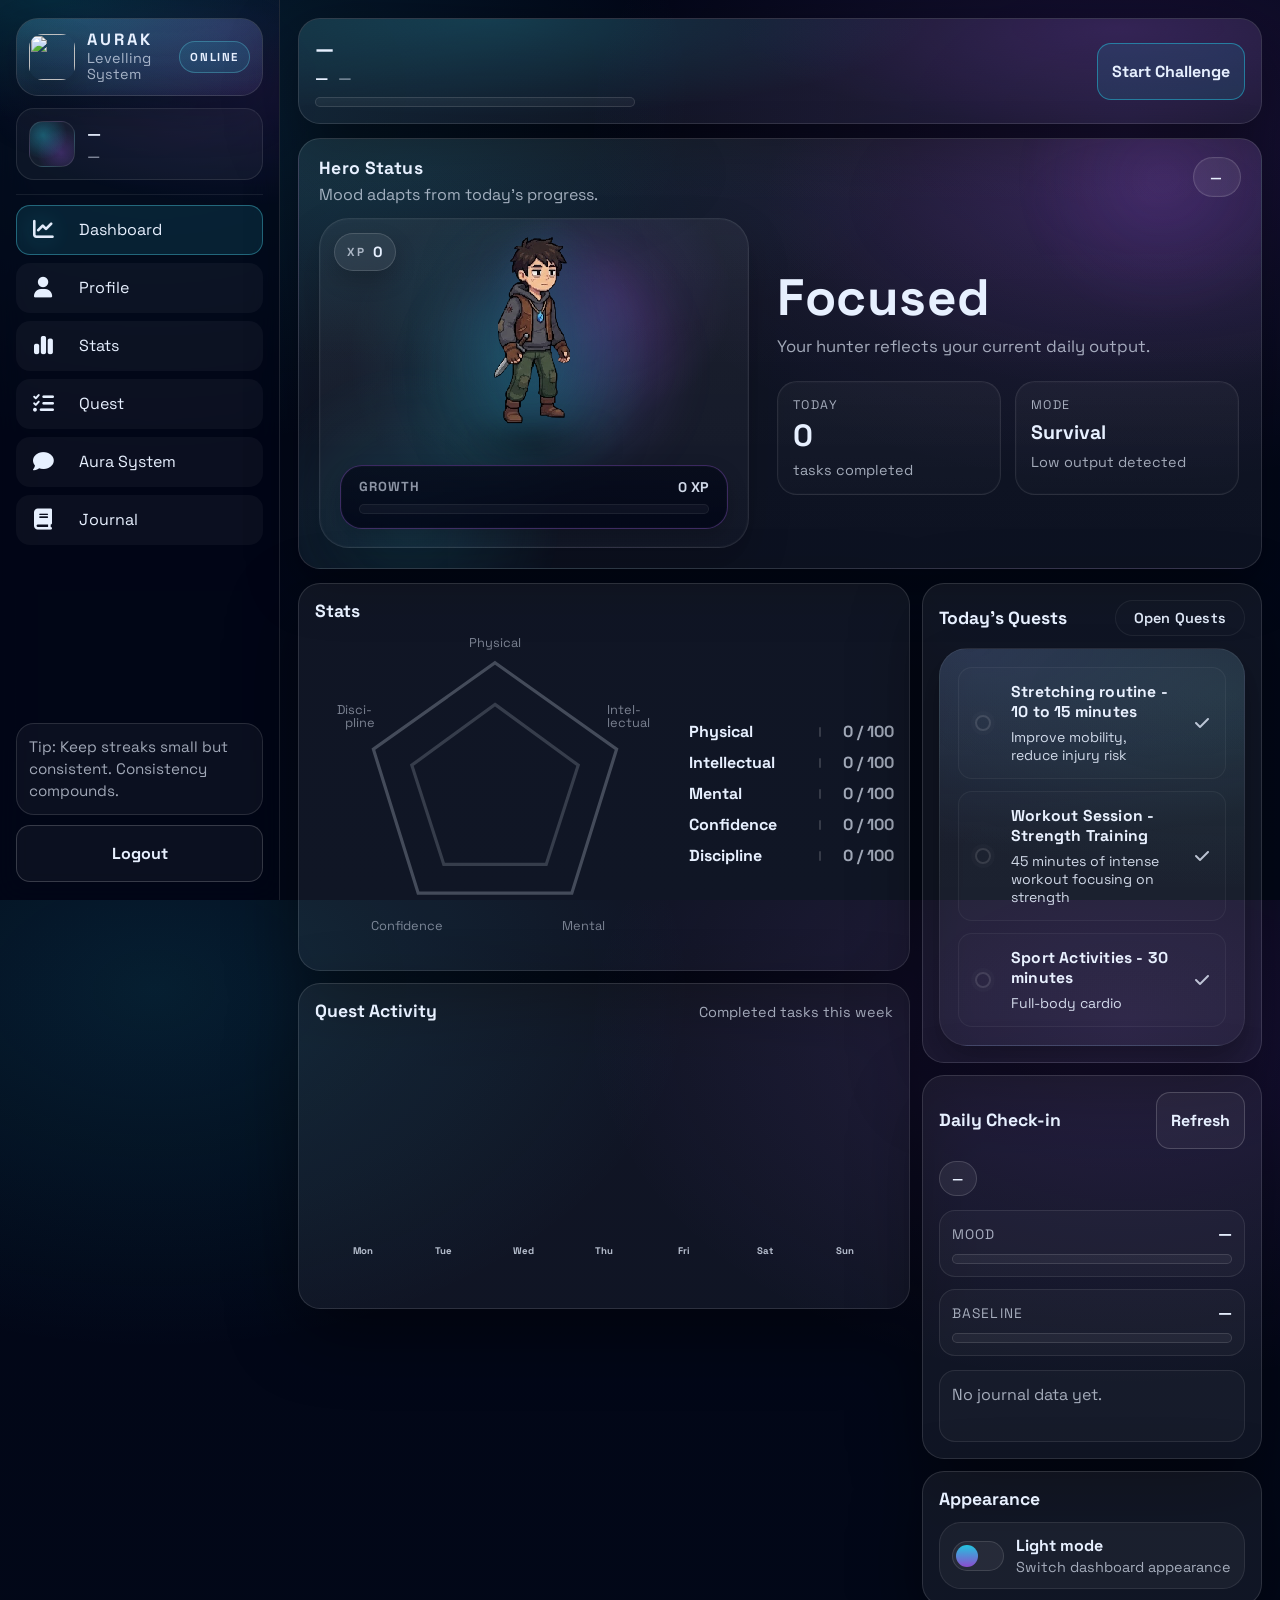
==== dashboard.html @ 37f31b0e "character fix" ====
<!doctype html>
<html lang="en">
  <head>
    <meta charset="UTF-8" />
    <meta name="viewport" content="width=device-width, initial-scale=1.0" />
    <title>AuraK Levelling — Dashboard</title>

    <link
      rel="stylesheet"
      href="https://cdnjs.cloudflare.com/ajax/libs/font-awesome/6.5.2/css/all.min.css"
    />
    <link
      href="https://fonts.googleapis.com/css2?family=Space+Grotesk:wght@400;500;600;700&display=swap"
      rel="stylesheet"
    />
    <link rel="stylesheet" href="dashboard.css" />

    <script>
      (() => {
        try {
          if (localStorage.getItem("aurak_theme") === "light") {
            const r = document.documentElement.style;
            r.setProperty("--bg", "#f6f8ff");
            r.setProperty("--bg2", "#eef2ff");
            r.setProperty("--card", "rgba(2, 6, 23, 0.05)");
            r.setProperty("--card2", "rgba(2, 6, 23, 0.08)");
            r.setProperty("--stroke", "rgba(2, 6, 23, 0.12)");
            r.setProperty("--stroke2", "rgba(2, 6, 23, 0.18)");
            r.setProperty("--text", "#081022");
            r.setProperty("--muted", "rgba(8, 16, 34, 0.62)");
            r.setProperty("--aquaSoft", "rgba(34, 211, 238, 0.1)");
            r.setProperty("--violetSoft", "rgba(168, 85, 247, 0.1)");
            r.setProperty("--shadow", "0 18px 50px rgba(2, 6, 23, 0.1)");
            r.setProperty("--shadow2", "0 24px 70px rgba(2, 6, 23, 0.14)");
          }
        } catch (e) {}
      })();
    </script>

    <link
      rel="icon"
      type="image/png"
      href="https://api.sherbert.cimpress.io/v2/assets/re9hUY37Gzuv1nIqI83XS~200?signature=0aea1d3748e733558e0db947596d340cc66d53ae"
    />
  </head>

  <body>
    <main class="dashboard-screen" aria-label="AuraK Dashboard">
      <aside class="sidebar" aria-label="AuraK Sidebar">
        <div class="sidebar-top">
          <a
            class="brand brand-link"
            href="dashboard.html"
            aria-label="Go to Dashboard"
          >
            <span class="brand-glow" aria-hidden="true"></span>

            <span class="brand-logoWrap" aria-hidden="true">
              <img
                class="brand-logo"
                src="https://api.sherbert.cimpress.io/v2/assets/re9hUY37Gzuv1nIqI83XS~200?signature=0aea1d3748e733558e0db947596d340cc66d53ae"
                alt=""
                width="46"
                height="46"
              />
            </span>

            <span class="brand-text">
              <span class="brand-name">AURAK</span>
              <span class="brand-sub">Levelling System</span>
            </span>

            <span class="brand-chip" aria-hidden="true">ONLINE</span>
          </a>

          <div class="side-card side-card-top" aria-label="Account Card">
            <div class="side-avatar" aria-hidden="true"></div>
            <div class="side-meta">
              <div class="side-user" id="sideUser">—</div>
              <div class="side-sub" id="sideSub">—</div>
            </div>
          </div>

          <nav class="side-nav" aria-label="Sidebar Navigation">
            <a class="side-link active" href="dashboard.html">
              <i class="fa fa-chart-line side-fa"></i>
              Dashboard
            </a>

            <a class="side-link" href="profile.html">
              <i class="fa fa-user side-fa"></i>
              Profile
            </a>

            <a class="side-link" href="info.html">
              <i class="fa-solid fa-chart-simple side-fa"></i>
              Stats
            </a>

            <a class="side-link" href="quests.html">
              <i class="fa-solid fa-list-check"></i>
              Quest
            </a>

            <a class="side-link" href="aura.html">
              <i class="fa-solid fa-comment"></i>
              Aura System
            </a>

            <a class="side-link" href="journal.html">
              <i class="fa-solid fa-book"></i>
              Journal
            </a>
          </nav>
        </div>

        <div class="sidebar-bottom">
          <p class="sidebar-tip">
            Tip: Keep streaks small but consistent. Consistency compounds.
          </p>

          <a class="btn-logout" href="login.html">Logout</a>
        </div>
      </aside>

      <section class="main" aria-label="Dashboard Main">
        <header class="topbar" aria-label="Top Bar">
          <div class="top-left" aria-label="Profile & XP">
            <div class="profile-name" id="dashName">—</div>

            <div class="profile-xp">
              <span class="profile-level" id="dashLevel">—</span>
              <span class="profile-xptext" id="dashXpText">—</span>
            </div>

            <div class="xpbar" aria-label="XP Progress">
              <div class="xpbar-bg">
                <div class="xpbar-fill" id="dashXpFill" style="width: 0%"></div>
              </div>
            </div>
          </div>

          <div class="top-actions" aria-label="Actions">
            <a class="btn primary" href="quests.html">Start Challenge</a>
          </div>
        </header>

        <section class="wide-stats" aria-label="Hero Status Row">
          <article
            class="wide-tile hunter-tile"
            aria-label="Hero Status Panel"
            id="hunterTile"
          >
            <div class="hunter-bg hunter-bg-aqua" aria-hidden="true"></div>
            <div class="hunter-bg hunter-bg-violet" aria-hidden="true"></div>

            <div class="hunter-head">
              <div class="hunter-title-wrap">
                <div class="tile-k">Hero Status</div>
                <div class="hunter-subline" id="hunterSubline">
                  Mood adapts from today’s progress.
                </div>
              </div>

              <span class="hunter-pill" id="hunterMoodPill">—</span>
            </div>

            <div class="hunter-body">
              <div class="hunter-visual">
                <div class="hunter-figure-shell" aria-hidden="true">
                  <div class="hunter-figure-glow"></div>
                  <div class="hunter-figure-floor"></div>

                  <div class="hunter-xp-chip">
                    <span class="hunter-xp-chip-k">XP</span>
                    <span class="hunter-xp-chip-v" id="hunterXpValue">0</span>
                  </div>

                  <img
                    class="hunter-figure"
                    id="hunterFigure"
                    src="Unknown.png"
                    alt=""
                  />

                  <div class="hunter-xp-inline">
                    <div class="hunter-xp-inline-top">
                      <span class="hunter-xp-inline-label">Growth</span>
                      <span class="hunter-xp-inline-value" id="hunterXpMiniText"
                        >0 XP</span
                      >
                    </div>
                    <div class="hunter-xp-inline-bar">
                      <span
                        class="hunter-xp-inline-fill"
                        id="hunterXpMiniFill"
                      ></span>
                    </div>
                  </div>
                </div>
              </div>

              <div class="hunter-meta">
                <div class="hunter-mood" id="hunterMood">Focused</div>
                <div class="hunter-desc" id="hunterDesc">
                  Your hunter reflects your current daily output.
                </div>

                <div class="hunter-scoreline">
                  <div class="hunter-score">
                    <span class="hunter-score-k">Today</span>
                    <span class="hunter-score-v" id="hunterTasksDone">0</span>
                    <span class="hunter-score-s">tasks completed</span>
                  </div>

                  <div class="hunter-score">
                    <span class="hunter-score-k">Mode</span>
                    <span
                      class="hunter-score-v hunter-score-v-small"
                      id="hunterMode"
                    >
                      Survival
                    </span>
                    <span class="hunter-score-s" id="hunterLevelHint">
                      Low output detected
                    </span>
                  </div>
                </div>
              </div>
            </div>
          </article>
        </section>

        <section class="below" aria-label="Main Panels">
          <div class="left-column" aria-label="Balance + Trend">
            <section class="panel" aria-label="Balance Panel Preview">
              <div class="panel-head">
                <h2 class="panel-title">Stats</h2>
              </div>

              <div class="balance-grid">
                <div class="pentagon" aria-label="Pentagon Visual">
                  <svg
                    viewBox="0 0 200 200"
                    width="320"
                    height="320"
                    role="img"
                    aria-label="Five pillar pentagon"
                  >
                    <polygon
                      points="100,18 176,72 148,162 52,162 24,72"
                      fill="none"
                      stroke="currentColor"
                      stroke-width="2"
                      opacity="0.35"
                    ></polygon>

                    <polygon
                      points="100,44 152,82 132,144 68,144 48,82"
                      fill="none"
                      stroke="currentColor"
                      stroke-width="2"
                      opacity="0.25"
                    ></polygon>

                    <polygon
                      id="dashRadar"
                      points="100,100 100,100 100,100 100,100 100,100"
                      fill="rgba(34, 211, 238, 0.12)"
                      stroke="rgba(34, 211, 238, 0.85)"
                      stroke-width="2.2"
                    ></polygon>

                    <text
                      x="100"
                      y="8"
                      text-anchor="middle"
                      font-size="8"
                      fill="currentColor"
                      opacity="0.7"
                    >
                      Physical
                    </text>
                    <text
                      x="170"
                      y="50"
                      text-anchor="start"
                      font-size="8"
                      fill="currentColor"
                      opacity="0.7"
                    >
                      <tspan x="170" dy="0">Intel-</tspan>
                      <tspan x="170" dy="8">lectual</tspan>
                    </text>
                    <text
                      x="155"
                      y="185"
                      text-anchor="middle"
                      font-size="8"
                      fill="currentColor"
                      opacity="0.7"
                    >
                      Mental
                    </text>
                    <text
                      x="45"
                      y="185"
                      text-anchor="middle"
                      font-size="8"
                      fill="currentColor"
                      opacity="0.7"
                    >
                      Confidence
                    </text>
                    <text
                      x="25"
                      y="50"
                      text-anchor="end"
                      font-size="8"
                      fill="currentColor"
                      opacity="0.7"
                    >
                      <tspan x="25" dy="0">Disci-</tspan>
                      <tspan x="25" dy="8">pline</tspan>
                    </text>
                  </svg>
                </div>

                <div class="pillars">
                  <div class="pillar-row">
                    <div class="pillar-name">Physical</div>
                    <div class="pillar-bar">
                      <span class="bar-fill" style="width: 0%"></span>
                    </div>
                    <div class="pillar-val">0 / 100</div>
                  </div>

                  <div class="pillar-row">
                    <div class="pillar-name">Intellectual</div>
                    <div class="pillar-bar">
                      <span class="bar-fill" style="width: 0%"></span>
                    </div>
                    <div class="pillar-val">0 / 100</div>
                  </div>

                  <div class="pillar-row">
                    <div class="pillar-name">Mental</div>
                    <div class="pillar-bar">
                      <span class="bar-fill" style="width: 0%"></span>
                    </div>
                    <div class="pillar-val">0 / 100</div>
                  </div>

                  <div class="pillar-row">
                    <div class="pillar-name">Confidence</div>
                    <div class="pillar-bar">
                      <span class="bar-fill" style="width: 0%"></span>
                    </div>
                    <div class="pillar-val">0 / 100</div>
                  </div>

                  <div class="pillar-row">
                    <div class="pillar-name">Discipline</div>
                    <div class="pillar-bar">
                      <span class="bar-fill" style="width: 0%"></span>
                    </div>
                    <div class="pillar-val">0 / 100</div>
                  </div>
                </div>
              </div>
            </section>

            <section class="line-graph" aria-label="Weekly Quest Graph">
              <div class="line-graph1">
                <h2 class="panel-title">Quest Activity</h2>
                <div class="line-graph2">Completed tasks this week</div>
              </div>

              <svg
                class="line-graph-svg"
                viewBox="0 0 720 260"
                role="img"
                aria-label="Line graph of weekly quest completion"
              >
                <text
                  x="20"
                  y="120"
                  text-anchor="middle"
                  font-size="11"
                  transform="rotate(-90 20 120)"
                  class="graph-y-title"
                ></text>

                <text x="60" y="244" text-anchor="middle" font-size="12">
                  Mon
                </text>
                <text x="160" y="244" text-anchor="middle" font-size="12">
                  Tue
                </text>
                <text x="260" y="244" text-anchor="middle" font-size="12">
                  Wed
                </text>
                <text x="360" y="244" text-anchor="middle" font-size="12">
                  Thu
                </text>
                <text x="460" y="244" text-anchor="middle" font-size="12">
                  Fri
                </text>
                <text x="560" y="244" text-anchor="middle" font-size="12">
                  Sat
                </text>
                <text x="660" y="244" text-anchor="middle" font-size="12">
                  Sun
                </text>
              </svg>
            </section>
          </div>

          <div class="stack" aria-label="Right Stack">
            <section class="panel" aria-label="Focus Preview">
              <div class="panel-head">
                <h2 class="panel-title">Today’s Quests</h2>
                <a class="quest-btn" href="quests.html">Open Quests</a>
              </div>

              <div class="focus-card quests-preview">
                <div class="quest-row">
                  <span
                    class="quest-check"
                    role="button"
                    tabindex="0"
                    onclick="completeQuest(this)"
                    aria-label="Mark quest as complete"
                    aria-pressed="false"
                  ></span>
                  <div class="quest-text">
                    <h4>Stretching routine - 10 to 15 minutes</h4>
                    <p>Improve mobility, reduce injury risk</p>
                  </div>
                  <span class="quest-icon" aria-hidden="true">
                    <i class="fa-solid fa-check"></i>
                  </span>
                </div>

                <div class="quest-row">
                  <span
                    class="quest-check"
                    role="button"
                    tabindex="0"
                    onclick="completeQuest(this)"
                    aria-label="Mark quest as complete"
                    aria-pressed="false"
                  ></span>
                  <div class="quest-text">
                    <h4>Workout Session - Strength Training</h4>
                    <p>45 minutes of intense workout focusing on strength</p>
                  </div>
                  <span class="quest-icon" aria-hidden="true">
                    <i class="fa-solid fa-check"></i>
                  </span>
                </div>

                <div class="quest-row">
                  <span
                    class="quest-check"
                    role="button"
                    tabindex="0"
                    onclick="completeQuest(this)"
                    aria-label="Mark quest as complete"
                    aria-pressed="false"
                  ></span>
                  <div class="quest-text">
                    <h4>Sport Activities - 30 minutes</h4>
                    <p>Full-body cardio</p>
                  </div>
                  <span class="quest-icon" aria-hidden="true">
                    <i class="fa-solid fa-check"></i>
                  </span>
                </div>
              </div>
            </section>

            <section class="panel" aria-label="Daily Check-in Panel">
              <div class="panel-head">
                <h2 class="panel-title">Daily Check-in</h2>
                <button
                  class="btn"
                  type="button"
                  id="dashCheckinRefresh"
                  aria-label="Refresh daily check-in preview"
                >
                  Refresh
                </button>
              </div>

              <div class="checkin-card">
                <div class="checkin-topline">
                  <span class="checkin-pill" id="dashCheckinDatePill">—</span>
                </div>

                <div class="checkin-metrics">
                  <div class="metric-box">
                    <div class="metric-head">
                      <span class="metric-k">Mood</span>
                      <span class="metric-v" id="dashMoodVal">—</span>
                    </div>
                    <div class="metric-bar">
                      <span class="metric-fill" id="dashMoodFill"></span>
                    </div>
                  </div>

                  <div class="metric-box">
                    <div class="metric-head">
                      <span class="metric-k">Baseline</span>
                      <span class="metric-v" id="dashBaseVal">—</span>
                    </div>
                    <div class="metric-bar">
                      <span class="metric-fill" id="dashBaseFill"></span>
                    </div>
                  </div>
                </div>

                <div class="reflection-snippet" id="dashReflectionSnippet">
                  No journal data yet.
                </div>
              </div>
            </section>

            <section class="panel" aria-label="Appearance Panel">
              <div class="panel-head">
                <h2 class="panel-title">Appearance</h2>
              </div>

              <label class="mode" for="themeToggle">
                <input type="checkbox" id="themeToggle" hidden />
                <div class="mode-knob" aria-hidden="true"></div>
                <div>
                  <div class="mode-title">Light mode</div>
                  <div class="mode-hint">Switch dashboard appearance</div>
                </div>
              </label>
            </section>
          </div>
        </section>
      </section>
    </main>

    <script src="habiticaConfig.js"></script>
    <script src="habiticaAPI.js"></script>
    <script type="module" src="dashboard.js"></script>
    <script src="theme.js"></script>
  </body>
</html>
---- dashboard.css ----
:root {
  --bg: #020617;
  --bg2: #020818;
  --card: rgba(255, 255, 255, 0.06);
  --card2: rgba(255, 255, 255, 0.08);
  --stroke: rgba(255, 255, 255, 0.12);
  --stroke2: rgba(255, 255, 255, 0.18);
  --text: #e7f0ff;
  --muted: rgba(231, 240, 255, 0.68);
  --aqua: rgba(34, 211, 238, 0.85);
  --aquaSoft: rgba(34, 211, 238, 0.12);
  --violetSoft: rgba(168, 85, 247, 0.14);
  --radius: 18px;
  --radius2: 22px;
  --shadow: 0 18px 50px rgba(0, 0, 0, 0.35);
  --shadow2: 0 24px 70px rgba(0, 0, 0, 0.45);
}

body:has(#themeToggle:checked) {
  --bg: #f6f8ff;
  --bg2: #eef2ff;
  --card: rgba(2, 6, 23, 0.05);
  --card2: rgba(2, 6, 23, 0.08);
  --stroke: rgba(2, 6, 23, 0.12);
  --stroke2: rgba(2, 6, 23, 0.18);
  --text: #081022;
  --muted: rgba(8, 16, 34, 0.62);
  --aquaSoft: rgba(34, 211, 238, 0.1);
  --violetSoft: rgba(168, 85, 247, 0.1);
  --shadow: 0 18px 50px rgba(2, 6, 23, 0.1);
  --shadow2: 0 24px 70px rgba(2, 6, 23, 0.14);
}

*,
*::before,
*::after {
  box-sizing: border-box;
}

html,
body {
  height: 100%;
}

body {
  margin: 0;
  font-family:
    "Space Grotesk",
    system-ui,
    -apple-system,
    Segoe UI,
    sans-serif;
  color: var(--text);
  background:
    radial-gradient(900px 600px at 12% 10%, var(--aquaSoft), transparent 60%),
    radial-gradient(900px 600px at 88% 14%, var(--violetSoft), transparent 60%),
    linear-gradient(180deg, var(--bg), var(--bg2));
}

a,
button,
input {
  font: inherit;
  color: inherit;
}

a {
  text-decoration: none;
}

a:focus-visible,
button:focus-visible,
input:focus-visible {
  outline: 2px solid color-mix(in srgb, var(--aqua) 70%, white);
  outline-offset: 3px;
  border-radius: 14px;
}

.dashboard-screen {
  min-height: 100vh;
  display: grid;
  grid-template-columns: 280px 1fr;
}

.side-fa,
.side-link i {
  width: 28px;
  min-width: 28px;
  height: 28px;
  display: inline-flex;
  align-items: center;
  justify-content: center;
  margin-right: 12px;
  font-size: 1.3rem;
  line-height: 1;
  text-align: center;
  flex-shrink: 0;
  transition:
    transform 140ms ease,
    filter 140ms ease,
    opacity 140ms ease;
}

.sidebar {
  border-right: 1px solid var(--stroke);
  background: color-mix(in srgb, var(--bg) 60%, transparent);
  backdrop-filter: blur(14px);
  padding: 18px 16px;
  display: flex;
  flex-direction: column;
  justify-content: space-between;
  position: sticky;
  top: 0;
  height: 100vh;
  overflow: hidden;
}

.sidebar::before {
  content: "";
  position: absolute;
  inset: -2px;
  background:
    radial-gradient(
      600px 220px at 20% 0%,
      rgba(34, 211, 238, 0.18),
      transparent 55%
    ),
    radial-gradient(
      520px 220px at 90% 10%,
      rgba(168, 85, 247, 0.14),
      transparent 55%
    );
  pointer-events: none;
  opacity: 0.85;
}

.sidebar-top,
.sidebar-bottom {
  position: relative;
  z-index: 1;
}

.brand {
  position: relative;
  display: grid;
  grid-template-columns: auto 1fr auto;
  align-items: center;
  gap: 12px;
  padding: 12px;
  border: 1px solid var(--stroke);
  border-radius: var(--radius2);
  background: linear-gradient(
    180deg,
    color-mix(in srgb, var(--card2) 80%, transparent),
    color-mix(in srgb, var(--card) 70%, transparent)
  );
  box-shadow: 0 18px 44px rgba(0, 0, 0, 0.22);
  overflow: hidden;
  transform: translateZ(0);
}

.brand-link {
  color: inherit;
}

.brand-glow {
  position: absolute;
  inset: -2px;
  background:
    radial-gradient(
      520px 160px at 20% 0%,
      rgba(34, 211, 238, 0.18),
      transparent 60%
    ),
    radial-gradient(
      520px 160px at 85% 10%,
      rgba(168, 85, 247, 0.14),
      transparent 60%
    );
  opacity: 0.95;
  pointer-events: none;
}

.brand-logoWrap {
  position: relative;
  width: 46px;
  height: 46px;
  display: grid;
  place-items: center;
}

.brand-logo {
  border-radius: 14px;
  box-shadow: 0 12px 30px rgba(0, 0, 0, 0.22);
  position: relative;
  z-index: 2;
}

.brand-text {
  display: grid;
  gap: 2px;
  position: relative;
  z-index: 2;
}

.brand-name {
  font-weight: 900;
  letter-spacing: 0.18em;
  font-size: 1.02rem;
  line-height: 1.1;
}

.brand-sub {
  font-size: 0.9rem;
  color: var(--muted);
  line-height: 1.1;
}

.brand-chip {
  position: relative;
  z-index: 2;
  font-weight: 900;
  letter-spacing: 0.14em;
  font-size: 0.72rem;
  padding: 8px 10px;
  border-radius: 999px;
  border: 1px solid color-mix(in srgb, var(--aqua) 26%, var(--stroke));
  background: color-mix(in srgb, var(--aquaSoft) 90%, transparent);
}

.brand:hover {
  transform: translateY(-1px);
  transition:
    transform 160ms ease,
    border 160ms ease,
    background 160ms ease;
  border-color: color-mix(in srgb, var(--aqua) 28%, var(--stroke));
}

.side-card {
  display: grid;
  grid-template-columns: 46px 1fr;
  gap: 12px;
  align-items: center;
  padding: 12px;
  border-radius: var(--radius);
  border: 1px solid color-mix(in srgb, var(--stroke) 80%, transparent);
  background: color-mix(in srgb, var(--card) 70%, transparent);
}

.side-card-top {
  margin-top: 12px;
}

.side-avatar {
  width: 46px;
  height: 46px;
  border-radius: 14px;
  background:
    radial-gradient(
      circle at 30% 30%,
      rgba(34, 211, 238, 0.35),
      transparent 55%
    ),
    radial-gradient(
      circle at 70% 70%,
      rgba(168, 85, 247, 0.25),
      transparent 55%
    ),
    color-mix(in srgb, var(--card) 60%, transparent);
  border: 1px solid color-mix(in srgb, var(--stroke) 90%, transparent);
}

.side-user {
  font-weight: 900;
  letter-spacing: 0.01em;
}

.side-sub {
  color: var(--muted);
  font-size: 0.92rem;
  margin-top: 3px;
}

.side-nav {
  margin-top: 14px;
  padding-top: 10px;
  border-top: 1px solid color-mix(in srgb, var(--stroke) 60%, transparent);
  display: grid;
  gap: 8px;
}

.side-link {
  display: flex;
  align-items: center;
  gap: 10px;
  padding: 10px 12px;
  border-radius: 14px;
  border: 1px solid transparent;
  color: var(--text);
  background: color-mix(in srgb, var(--card) 70%, transparent);
  transition:
    transform 140ms ease,
    background 140ms ease,
    border 140ms ease;
  position: relative;
}

.side-link:hover {
  border-color: var(--stroke);
  background: var(--card2);
  transform: translateY(-1px);
}

.side-link:hover .side-fa {
  transform: translateY(-1px);
  filter: drop-shadow(0 0 10px rgba(34, 211, 238, 0.25));
}

.side-link.active {
  border-color: color-mix(in srgb, var(--aqua) 35%, var(--stroke));
  background: color-mix(in srgb, var(--aquaSoft) 80%, var(--card));
}

.side-link.active .side-fa {
  filter: drop-shadow(0 0 12px rgba(34, 211, 238, 0.35));
  opacity: 0.98;
}

.sidebar-bottom {
  display: grid;
  gap: 10px;
}

.sidebar-tip {
  margin: 0;
  font-size: 0.95rem;
  color: var(--muted);
  line-height: 1.45;
  padding: 12px;
  border-radius: var(--radius);
  border: 1px solid var(--stroke);
  background: color-mix(in srgb, var(--card) 70%, transparent);
}

.btn-logout {
  width: 100%;
  text-align: center;
  border: 1px solid var(--stroke2);
  background: color-mix(in srgb, var(--card) 70%, transparent);
  color: var(--text);
  padding: 17px 14px;
  border-radius: 14px;
  font-weight: 800;
  cursor: pointer;
  transition:
    transform 140ms ease,
    background 140ms ease,
    border 140ms ease;
}

.btn-logout:hover {
  background: var(--card2);
  transform: translateY(-1px);
}

.btn-logout:active {
  transform: translateY(0px);
}

.main {
  padding: 18px 18px 22px;
}

.topbar {
  border: 1px solid var(--stroke);
  background: var(--card);
  border-radius: var(--radius2);
  box-shadow: var(--shadow2);
  padding: 16px;
  display: flex;
  align-items: center;
  justify-content: space-between;
  gap: 16px;
  position: relative;
  overflow: hidden;
}

.topbar::before {
  content: "";
  position: absolute;
  inset: -2px;
  background:
    radial-gradient(
      800px 180px at 20% 0%,
      rgba(34, 211, 238, 0.18),
      transparent 55%
    ),
    radial-gradient(
      700px 180px at 85% 10%,
      rgba(168, 85, 247, 0.14),
      transparent 55%
    );
  pointer-events: none;
}

.topbar > * {
  position: relative;
  z-index: 1;
}

.top-left {
  min-width: 320px;
}

.profile-name {
  font-size: 1.35rem;
  font-weight: 900;
  letter-spacing: 0.01em;
}

.profile-xp {
  display: flex;
  gap: 10px;
  margin-top: 6px;
  color: var(--muted);
  font-size: 0.95rem;
}

.profile-level {
  color: var(--text);
  font-weight: 800;
}

.xpbar {
  margin-top: 10px;
}

.xpbar-bg {
  height: 10px;
  border-radius: 999px;
  border: 1px solid var(--stroke);
  background: color-mix(in srgb, var(--card) 70%, transparent);
  overflow: hidden;
}

.xpbar-fill {
  height: 100%;
  width: 0%;
  border-radius: 999px;
  background: linear-gradient(
    90deg,
    rgba(34, 211, 238, 0.92),
    rgba(168, 85, 247, 0.78)
  );
  box-shadow: 0 0 20px rgba(34, 211, 238, 0.22);
  transition: width 300ms ease;
}

.top-actions {
  display: flex;
  gap: 10px;
  flex-wrap: wrap;
}

.btn {
  border: 1px solid var(--stroke2);
  background: color-mix(in srgb, var(--card) 70%, transparent);
  color: var(--text);
  padding: 17px 14px;
  border-radius: 14px;
  font-weight: 800;
  cursor: pointer;
  transition:
    transform 140ms ease,
    background 140ms ease,
    border 140ms ease;
}

.btn:hover {
  background: var(--card2);
  transform: translateY(-1px);
}

.btn:active {
  transform: translateY(0px);
}

.btn.primary {
  border-color: color-mix(in srgb, var(--aqua) 55%, transparent);
  background: color-mix(in srgb, var(--aquaSoft) 90%, transparent);
}

.btn.primary:hover {
  background: color-mix(in srgb, var(--aquaSoft) 115%, transparent);
}

.wide-stats {
  margin-top: 14px;
  display: grid;
  grid-template-columns: 1fr;
  gap: 12px;
}

.wide-tile {
  border: 1px solid var(--stroke);
  background: var(--card);
  border-radius: var(--radius2);
  box-shadow: var(--shadow);
  position: relative;
  overflow: hidden;
}

.tile-k {
  font-size: 0.92rem;
  letter-spacing: 0.02em;
  margin: 0;
  font-size: 1.1rem;
  font-weight: 900;
}

.hunter-tile {
  min-height: 330px;
  padding: 18px 20px 20px;
  isolation: isolate;
  background:
    radial-gradient(
      860px 320px at 12% 8%,
      rgba(34, 211, 238, 0.08),
      transparent 58%
    ),
    radial-gradient(
      640px 320px at 88% 14%,
      rgba(168, 85, 247, 0.13),
      transparent 60%
    ),
    linear-gradient(
      180deg,
      color-mix(in srgb, var(--card2) 86%, transparent),
      color-mix(in srgb, var(--card) 80%, transparent)
    );
}

.hunter-bg {
  position: absolute;
  pointer-events: none;
  z-index: 0;
  filter: blur(10px);
  opacity: 0.92;
}

.hunter-bg-aqua {
  width: 320px;
  height: 320px;
  left: -50px;
  bottom: -110px;
  background: radial-gradient(
    circle,
    rgba(34, 211, 238, 0.16),
    transparent 68%
  );
}

.hunter-bg-violet {
  width: 300px;
  height: 300px;
  right: -52px;
  top: -110px;
  background: radial-gradient(
    circle,
    rgba(168, 85, 247, 0.14),
    transparent 70%
  );
}

.hunter-head,
.hunter-body {
  position: relative;
  z-index: 1;
}

.hunter-head {
  display: flex;
  align-items: flex-start;
  justify-content: space-between;
  gap: 14px;
  margin-bottom: 12px;
}

.hunter-title-wrap {
  min-width: 0;
}

.hunter-subline {
  margin-top: 5px;
  color: var(--muted);
  font-size: 1rem;
  line-height: 1.36;
  max-width: 700px;
}

.hunter-pill {
  display: inline-flex;
  align-items: center;
  justify-content: center;
  min-height: 40px;
  padding: 10px 16px;
  border-radius: 999px;
  border: 1px solid color-mix(in srgb, var(--stroke2) 78%, transparent);
  background: color-mix(in srgb, var(--card2) 88%, transparent);
  color: var(--text);
  font-size: 0.84rem;
  font-weight: 800;
  letter-spacing: 0.14em;
  text-transform: uppercase;
  white-space: nowrap;
  box-shadow: inset 0 0 0 1px rgba(255, 255, 255, 0.02);
}

.hunter-body {
  display: grid;
  grid-template-columns: 430px minmax(0, 1fr);
  gap: 26px;
  align-items: stretch;
}

.hunter-visual {
  min-width: 0;
}

.hunter-figure-shell {
  position: relative;
  min-height: 320px;
  height: 100%;
  border-radius: 30px;
  border: 1px solid color-mix(in srgb, var(--stroke) 72%, transparent);
  background:
    radial-gradient(
      260px 260px at 42% 42%,
      rgba(34, 211, 238, 0.14),
      transparent 58%
    ),
    radial-gradient(
      220px 220px at 68% 24%,
      rgba(168, 85, 247, 0.14),
      transparent 55%
    ),
    linear-gradient(
      180deg,
      color-mix(in srgb, var(--card2) 64%, transparent),
      color-mix(in srgb, var(--card) 44%, transparent)
    );
  overflow: hidden;
  display: flex;
  align-items: flex-end;
  justify-content: center;
  box-shadow:
    inset 0 0 0 1px rgba(255, 255, 255, 0.02),
    0 18px 40px rgba(0, 0, 0, 0.22);
  padding: 18px 18px 96px;
}

.hunter-figure-glow {
  position: absolute;
  width: 290px;
  height: 290px;
  left: 50%;
  bottom: 26px;
  transform: translateX(-50%);
  border-radius: 999px;
  background:
    radial-gradient(circle, rgba(34, 211, 238, 0.24), transparent 60%),
    radial-gradient(
      circle at 68% 35%,
      rgba(168, 85, 247, 0.18),
      transparent 55%
    );
  filter: blur(18px);
}

.hunter-figure-floor {
  position: absolute;
  width: 220px;
  height: 34px;
  left: 50%;
  bottom: 88px;
  transform: translateX(-50%);
  border-radius: 999px;
  background: radial-gradient(circle, rgba(0, 0, 0, 0.32), transparent 70%);
  filter: blur(10px);
}

.hunter-xp-chip {
  position: absolute;
  top: 14px;
  left: 14px;
  z-index: 2;
  display: inline-flex;
  align-items: center;
  gap: 8px;
  padding: 9px 12px;
  border-radius: 999px;
  border: 1px solid color-mix(in srgb, var(--stroke2) 76%, transparent);
  background: color-mix(in srgb, var(--card2) 92%, transparent);
  backdrop-filter: blur(10px);
  box-shadow: 0 10px 22px rgba(0, 0, 0, 0.18);
}

.hunter-xp-chip-k {
  color: var(--muted);
  font-size: 0.73rem;
  font-weight: 800;
  letter-spacing: 0.14em;
  text-transform: uppercase;
}

.hunter-xp-chip-v {
  font-size: 0.92rem;
  font-weight: 900;
}

.hunter-figure {
  position: relative;
  z-index: 1;
  max-width: 100%;
  max-height: 360px;
  width: auto;
  height: auto;
  object-fit: contain;
  transform: translateY(0) scale(1.12);
  transform-origin: center bottom;
  image-rendering: pixelated;
  filter: drop-shadow(0 20px 40px rgba(0, 0, 0, 0.45))
    drop-shadow(0 0 18px rgba(34, 211, 238, 0.12));
}

.hunter-xp-inline {
  position: absolute;
  left: 20px;
  right: 20px;
  bottom: 18px;
  z-index: 3;
  padding: 12px 18px 14px;
  border-radius: 22px;
  border: 1px solid
    color-mix(in srgb, rgba(168, 85, 247, 0.45) 60%, var(--stroke));
  background: linear-gradient(
    180deg,
    color-mix(in srgb, rgba(5, 10, 25, 0.78) 100%, transparent),
    color-mix(in srgb, rgba(2, 6, 23, 0.88) 100%, transparent)
  );
  backdrop-filter: blur(10px);
  box-shadow:
    inset 0 0 0 1px rgba(255, 255, 255, 0.02),
    0 8px 20px rgba(0, 0, 0, 0.18);
}

.hunter-xp-inline-top {
  display: flex;
  align-items: center;
  justify-content: space-between;
  gap: 10px;
  font-size: 0.84rem;
  margin-bottom: 8px;
}

.hunter-xp-inline-label {
  color: color-mix(in srgb, var(--text) 60%, transparent);
  letter-spacing: 0.08em;
  text-transform: uppercase;
  font-weight: 900;
  font-size: 0.82rem;
}

.hunter-xp-inline-value {
  font-weight: 900;
  color: color-mix(in srgb, var(--text) 90%, transparent);
  font-size: 0.88rem;
}

.hunter-xp-inline-bar {
  height: 10px;
  border-radius: 999px;
  border: 1px solid color-mix(in srgb, var(--stroke) 50%, transparent);
  background: rgba(255, 255, 255, 0.04);
  overflow: hidden;
}

.hunter-xp-inline-fill {
  display: block;
  width: 0%;
  height: 100%;
  border-radius: 999px;
  background: linear-gradient(
    90deg,
    rgba(78, 201, 255, 0.9),
    rgba(139, 92, 246, 0.82)
  );
  box-shadow: 0 0 18px rgba(139, 92, 246, 0.18);
  transition: width 260ms ease;
}

.hunter-meta {
  display: flex;
  flex-direction: column;
  justify-content: center;
  min-width: 0;
  padding: 6px 2px 2px;
}

.hunter-mood {
  font-size: clamp(2.7rem, 4vw, 4.35rem);
  font-weight: 900;
  line-height: 0.94;
  letter-spacing: 0.01em;
}

.hunter-desc {
  margin-top: 13px;
  color: var(--muted);
  font-size: 1.04rem;
  line-height: 1.44;
  max-width: 620px;
}

.hunter-scoreline {
  margin-top: 22px;
  display: grid;
  grid-template-columns: repeat(2, minmax(0, 1fr));
  gap: 14px;
}

.hunter-score {
  padding: 15px 15px 14px;
  border-radius: 20px;
  border: 1px solid color-mix(in srgb, var(--stroke) 74%, transparent);
  background: linear-gradient(
    180deg,
    color-mix(in srgb, var(--card2) 48%, transparent),
    color-mix(in srgb, var(--card) 28%, transparent)
  );
  min-width: 0;
  box-shadow: inset 0 0 0 1px rgba(255, 255, 255, 0.015);
}

.hunter-score-k,
.hunter-score-s {
  display: block;
}

.hunter-score-k {
  color: var(--muted);
  font-size: 0.78rem;
  letter-spacing: 0.12em;
  text-transform: uppercase;
}

.hunter-score-v {
  display: block;
  margin-top: 8px;
  font-size: 1.92rem;
  font-weight: 900;
  line-height: 1;
}

.hunter-score-v-small {
  font-size: 1.22rem;
  line-height: 1.18;
}

.hunter-score-s {
  margin-top: 8px;
  color: var(--muted);
  font-size: 0.9rem;
  line-height: 1.4;
}

.below {
  margin-top: 14px;
  display: grid;
  grid-template-columns: 1.35fr 0.75fr;
  gap: 12px;
  align-items: start;
}

.line-graph {
  margin-top: 12px;
  padding: 16px;
  background: var(--card);
  border: 1px solid var(--stroke);
  border-radius: var(--radius2);
  box-shadow: var(--shadow2);
  position: relative;
  overflow: hidden;
}

.line-graph1 {
  display: flex;
  align-items: baseline;
  justify-content: space-between;
  margin-bottom: 10px;
}

.line-graph2 {
  font-size: 0.9rem;
  color: var(--muted);
}

.line-graph-svg {
  width: 100%;
  height: 260px;
  display: block;
}

.line-graph-svg text {
  fill: color-mix(in srgb, var(--text) 78%, transparent);
  font-weight: 700;
}

.line-graph-svg .graph-y-title {
  fill: color-mix(in srgb, var(--text) 62%, transparent);
  font-weight: 800;
  letter-spacing: 0.18em;
  text-transform: uppercase;
}

.panel {
  border: 1px solid var(--stroke);
  background: var(--card);
  border-radius: var(--radius2);
  box-shadow: var(--shadow2);
  padding: 16px;
  position: relative;
  overflow: hidden;
}

.panel-head {
  display: flex;
  align-items: baseline;
  justify-content: space-between;
  gap: 10px;
  margin-bottom: 12px;
}

.panel-title,
.panel-appaea {
  margin: 0;
  font-size: 1.1rem;
  font-weight: 900;
}

.balance-grid {
  display: grid;
  grid-template-columns: 360px 1fr;
  gap: 14px;
  align-items: center;
}

.pentagon {
  display: grid;
  place-items: center;
  color: color-mix(in srgb, var(--text) 70%, transparent);
}

.pillars {
  display: grid;
  gap: 10px;
}

.pillar-row {
  display: grid;
  grid-template-columns: 120px 1fr 63px;
  gap: 10px;
  align-items: center;
}

.pillar-name {
  font-weight: 800;
}

.pillar-bar {
  height: 10px;
  border-radius: 999px;
  border: 1px solid var(--stroke);
  background: color-mix(in srgb, var(--card) 70%, transparent);
  overflow: hidden;
}

.bar-fill {
  display: block;
  height: 100%;
  width: 0%;
  border-radius: 999px;
  background: linear-gradient(
    90deg,
    rgba(34, 211, 238, 0.7),
    rgba(168, 85, 247, 0.45)
  );
}

.pillar-val {
  text-align: right;
  color: var(--muted);
  font-weight: 900;
}

.pillar-hint {
  margin-top: 6px;
  color: var(--muted);
  font-size: 0.92rem;
}

.stack {
  display: grid;
  gap: 12px;
}

.panel[aria-label="Focus Preview"] .quest-icon {
  display: inline-flex;
  align-items: center;
  justify-content: center;
  margin-left: 12px;
  font-size: 1rem;
  color: color-mix(in srgb, var(--text) 75%, var(--muted));
  opacity: 0.85;
  transition:
    opacity 120ms ease,
    transform 120ms ease,
    color 120ms ease;
}

.panel[aria-label="Focus Preview"] .quest-row:hover .quest-icon {
  opacity: 1;
  color: var(--text);
  transform: translateY(-1px);
}

.panel[aria-label="Focus Preview"] .quest-row.is-complete .quest-icon {
  color: rgba(95, 255, 210, 0.85);
  opacity: 1;
}

.panel[aria-label="Focus Preview"] .panel-head {
  display: flex;
  align-items: center;
  justify-content: space-between;
  gap: 12px;
}

.panel[aria-label="Focus Preview"] .quest-btn {
  appearance: none;
  display: inline-flex;
  align-items: center;
  justify-content: center;
  padding: 10px 18px;
  min-width: 120px;
  border-radius: 999px;
  border: 1px solid color-mix(in srgb, var(--stroke) 48%, transparent);
  background: color-mix(in srgb, var(--card2) 14%, transparent);
  color: color-mix(in srgb, var(--text) 88%, var(--muted));
  font-size: 0.9rem;
  font-weight: 600;
  letter-spacing: 0.2px;
  line-height: 1;
  cursor: pointer;
  white-space: nowrap;
  transition:
    background 120ms ease,
    border-color 120ms ease;
}

.panel[aria-label="Focus Preview"] .quest-btn:hover {
  background: var(--card2);
  border-color: var(--stroke2);
  color: var(--text);
}

.panel[aria-label="Focus Preview"] .focus-card {
  cursor: default;
  padding: 26px;
  border-radius: var(--radius2);
  border: 1px solid color-mix(in srgb, var(--stroke) 55%, transparent);
  background: color-mix(in srgb, var(--card) 78%, transparent);
  box-shadow: 0 10px 26px rgba(0, 0, 0, 0.28);
}

.panel[aria-label="Focus Preview"] .focus-card.quests-preview {
  padding: 18px;
  border-radius: calc(var(--radius2) + 6px);
  overflow: hidden;
  background:
    radial-gradient(
      900px 340px at 10% 0%,
      rgba(124, 156, 255, 0.14),
      transparent 58%
    ),
    radial-gradient(
      700px 320px at 95% 12%,
      rgba(95, 255, 210, 0.08),
      transparent 60%
    ),
    linear-gradient(
      180deg,
      color-mix(in srgb, var(--card) 82%, transparent),
      color-mix(in srgb, var(--card) 62%, transparent)
    );
  border-color: color-mix(in srgb, var(--stroke) 58%, transparent);
  box-shadow: 0 14px 34px rgba(0, 0, 0, 0.38);
}

.panel[aria-label="Focus Preview"] .quests-preview .quest-row {
  display: grid;
  grid-template-columns: 22px 1fr auto;
  gap: 14px;
  align-items: center;
  padding: 14px 16px;
  border-radius: 14px;
  background: color-mix(in srgb, var(--card2) 14%, transparent);
  border: 1px solid color-mix(in srgb, var(--stroke) 42%, transparent);
}

.panel[aria-label="Focus Preview"] .quests-preview .quest-row + .quest-row {
  margin-top: 12px;
}

.panel[aria-label="Focus Preview"] .quests-preview .quest-check {
  width: 16px;
  height: 16px;
  border-radius: 999px;
  border: 2px solid color-mix(in srgb, var(--stroke2) 70%, transparent);
  background: transparent;
  box-shadow: 0 0 0 4px color-mix(in srgb, var(--card2) 18%, transparent);
}

.panel[aria-label="Focus Preview"] .quests-preview .quest-text h4 {
  margin: 0;
  font-size: 0.98rem;
  font-weight: 700;
  letter-spacing: 0.2px;
  color: color-mix(in srgb, var(--text) 92%, white);
}

.panel[aria-label="Focus Preview"] .quests-preview .quest-text p {
  margin: 6px 0 0;
  font-size: 0.88rem;
  color: color-mix(in srgb, var(--text) 65%, var(--muted));
}

.panel[aria-label="Focus Preview"] .quest-row.is-complete {
  opacity: 0.65;
}

.panel[aria-label="Focus Preview"] .quest-row.is-complete .quest-check {
  background: color-mix(in srgb, rgba(95, 255, 210, 0.65) 70%, transparent);
  border-color: color-mix(in srgb, rgba(95, 255, 210, 0.95) 70%, transparent);
}

.mode {
  cursor: pointer;
  display: grid;
  grid-template-columns: 52px 1fr;
  gap: 12px;
  align-items: center;
  padding: 12px;
  border-radius: var(--radius2);
  border: 1px solid color-mix(in srgb, var(--stroke) 70%, transparent);
  background: color-mix(in srgb, var(--card) 70%, transparent);
}

.mode-knob {
  width: 52px;
  height: 30px;
  border-radius: 999px;
  border: 1px solid var(--stroke);
  background: color-mix(in srgb, var(--card2) 70%, transparent);
  position: relative;
}

.mode-knob::after {
  content: "";
  position: absolute;
  width: 22px;
  height: 22px;
  left: 3px;
  top: 3px;
  border-radius: 999px;
  background: linear-gradient(
    180deg,
    rgba(34, 211, 238, 0.92),
    rgba(168, 85, 247, 0.78)
  );
  transition: transform 180ms ease;
}

#themeToggle:checked + .mode-knob::after {
  transform: translateX(22px);
}

.mode-title {
  font-weight: 800;
}

.mode-hint {
  color: var(--muted);
  font-size: 0.9rem;
  margin-top: 2px;
}

.checkin-card {
  display: grid;
  gap: 14px;
}

.checkin-topline {
  display: flex;
  justify-content: flex-start;
}

.checkin-pill {
  display: inline-flex;
  align-items: center;
  justify-content: center;
  min-height: 34px;
  padding: 8px 12px;
  border-radius: 999px;
  border: 1px solid color-mix(in srgb, var(--stroke2) 80%, transparent);
  background: color-mix(in srgb, var(--card2) 80%, transparent);
  color: var(--text);
  font-size: 0.8rem;
  font-weight: 800;
  letter-spacing: 0.1em;
  text-transform: uppercase;
}

.checkin-metrics {
  display: grid;
  gap: 12px;
}

.metric-box {
  padding: 12px;
  border-radius: 16px;
  border: 1px solid color-mix(in srgb, var(--stroke) 75%, transparent);
  background: color-mix(in srgb, var(--card2) 40%, transparent);
}

.metric-head {
  display: flex;
  align-items: center;
  justify-content: space-between;
  gap: 10px;
}

.metric-k {
  color: var(--muted);
  font-size: 0.86rem;
  letter-spacing: 0.08em;
  text-transform: uppercase;
}

.metric-v {
  font-weight: 900;
}

.metric-bar {
  margin-top: 10px;
  height: 10px;
  border-radius: 999px;
  border: 1px solid var(--stroke);
  background: color-mix(in srgb, var(--card) 70%, transparent);
  overflow: hidden;
}

.metric-fill {
  display: block;
  width: 0%;
  height: 100%;
  border-radius: 999px;
  background: linear-gradient(
    90deg,
    rgba(34, 211, 238, 0.92),
    rgba(168, 85, 247, 0.78)
  );
  transition: width 220ms ease;
}

.reflection-snippet {
  padding: 12px;
  border-radius: 16px;
  border: 1px solid color-mix(in srgb, var(--stroke) 75%, transparent);
  background: color-mix(in srgb, var(--card2) 35%, transparent);
  color: var(--muted);
  line-height: 1.5;
  min-height: 72px;
}

.graph-tooltip {
  position: absolute;
  z-index: 6;
  min-width: 220px;
  max-width: min(320px, calc(100% - 16px));
  padding: 12px 14px;
  border-radius: 16px;
  border: 1px solid color-mix(in srgb, var(--stroke2) 80%, transparent);
  background: color-mix(in srgb, var(--bg) 92%, var(--card));
  box-shadow: var(--shadow2);
  backdrop-filter: blur(14px);
  pointer-events: none;
}

.gtt-day {
  font-weight: 900;
  margin-bottom: 8px;
}

.gtt-item {
  color: var(--muted);
  font-size: 0.9rem;
  line-height: 1.4;
}

.hunter-tile[data-mood="exhausted"] .hunter-pill,
.hunter-tile[data-mood="exhausted"] .hunter-score,
.hunter-tile[data-mood="exhausted"] .hunter-xp-chip,
.hunter-tile[data-mood="exhausted"] .hunter-xp-inline {
  border-color: color-mix(
    in srgb,
    rgba(248, 113, 113, 0.45) 58%,
    var(--stroke)
  );
}

.hunter-tile[data-mood="exhausted"] .hunter-mood {
  color: #fda4af;
}

.hunter-tile[data-mood="exhausted"] .hunter-figure-shell {
  box-shadow:
    inset 0 0 0 1px rgba(248, 113, 113, 0.12),
    0 18px 40px rgba(0, 0, 0, 0.22);
}

.hunter-tile[data-mood="warming-up"] .hunter-pill,
.hunter-tile[data-mood="warming-up"] .hunter-score,
.hunter-tile[data-mood="warming-up"] .hunter-xp-chip,
.hunter-tile[data-mood="warming-up"] .hunter-xp-inline {
  border-color: color-mix(in srgb, rgba(250, 204, 21, 0.42) 60%, var(--stroke));
}

.hunter-tile[data-mood="warming-up"] .hunter-mood {
  color: #fde68a;
}

.hunter-tile[data-mood="focused"] .hunter-pill,
.hunter-tile[data-mood="focused"] .hunter-score,
.hunter-tile[data-mood="focused"] .hunter-xp-chip,
.hunter-tile[data-mood="focused"] .hunter-xp-inline {
  border-color: color-mix(in srgb, rgba(34, 211, 238, 0.5) 68%, var(--stroke));
}

.hunter-tile[data-mood="focused"] .hunter-mood {
  color: #67e8f9;
}

.hunter-tile[data-mood="locked-in"] .hunter-pill,
.hunter-tile[data-mood="locked-in"] .hunter-score,
.hunter-tile[data-mood="locked-in"] .hunter-xp-chip,
.hunter-tile[data-mood="locked-in"] .hunter-xp-inline {
  border-color: color-mix(in srgb, rgba(168, 85, 247, 0.52) 70%, var(--stroke));
}

.hunter-tile[data-mood="locked-in"] .hunter-mood {
  color: #d8b4fe;
}

.hunter-tile[data-mood="locked-in"] .hunter-figure-shell {
  box-shadow:
    inset 0 0 0 1px rgba(168, 85, 247, 0.16),
    0 18px 40px rgba(0, 0, 0, 0.22);
}

.left-column {
  min-width: 0;
}

@media (max-width: 1180px) {
  .balance-grid {
    grid-template-columns: 1fr;
  }

  .hunter-body {
    grid-template-columns: 320px minmax(0, 1fr);
  }
}

@media (max-width: 1040px) {
  .dashboard-screen {
    grid-template-columns: 1fr;
  }

  .sidebar {
    position: static;
    height: auto;
    border-right: 0;
    border-bottom: 1px solid var(--stroke);
  }

  .below {
    grid-template-columns: 1fr;
  }
}

@media (max-width: 900px) {
  .hunter-body {
    grid-template-columns: 1fr;
    align-items: start;
  }

  .hunter-figure-shell {
    min-height: 260px;
  }
}

@media (max-width: 780px) {
  .topbar {
    flex-direction: column;
    align-items: stretch;
  }

  .top-left {
    min-width: 0;
  }

  .pillar-row {
    grid-template-columns: 100px 1fr 58px;
  }
}

@media (max-width: 640px) {
  .hunter-head {
    flex-direction: column;
    align-items: flex-start;
  }

  .hunter-scoreline {
    grid-template-columns: 1fr;
  }

  .hunter-mood {
    font-size: 2.35rem;
  }

  .hunter-figure-shell {
    min-height: 230px;
  }
}
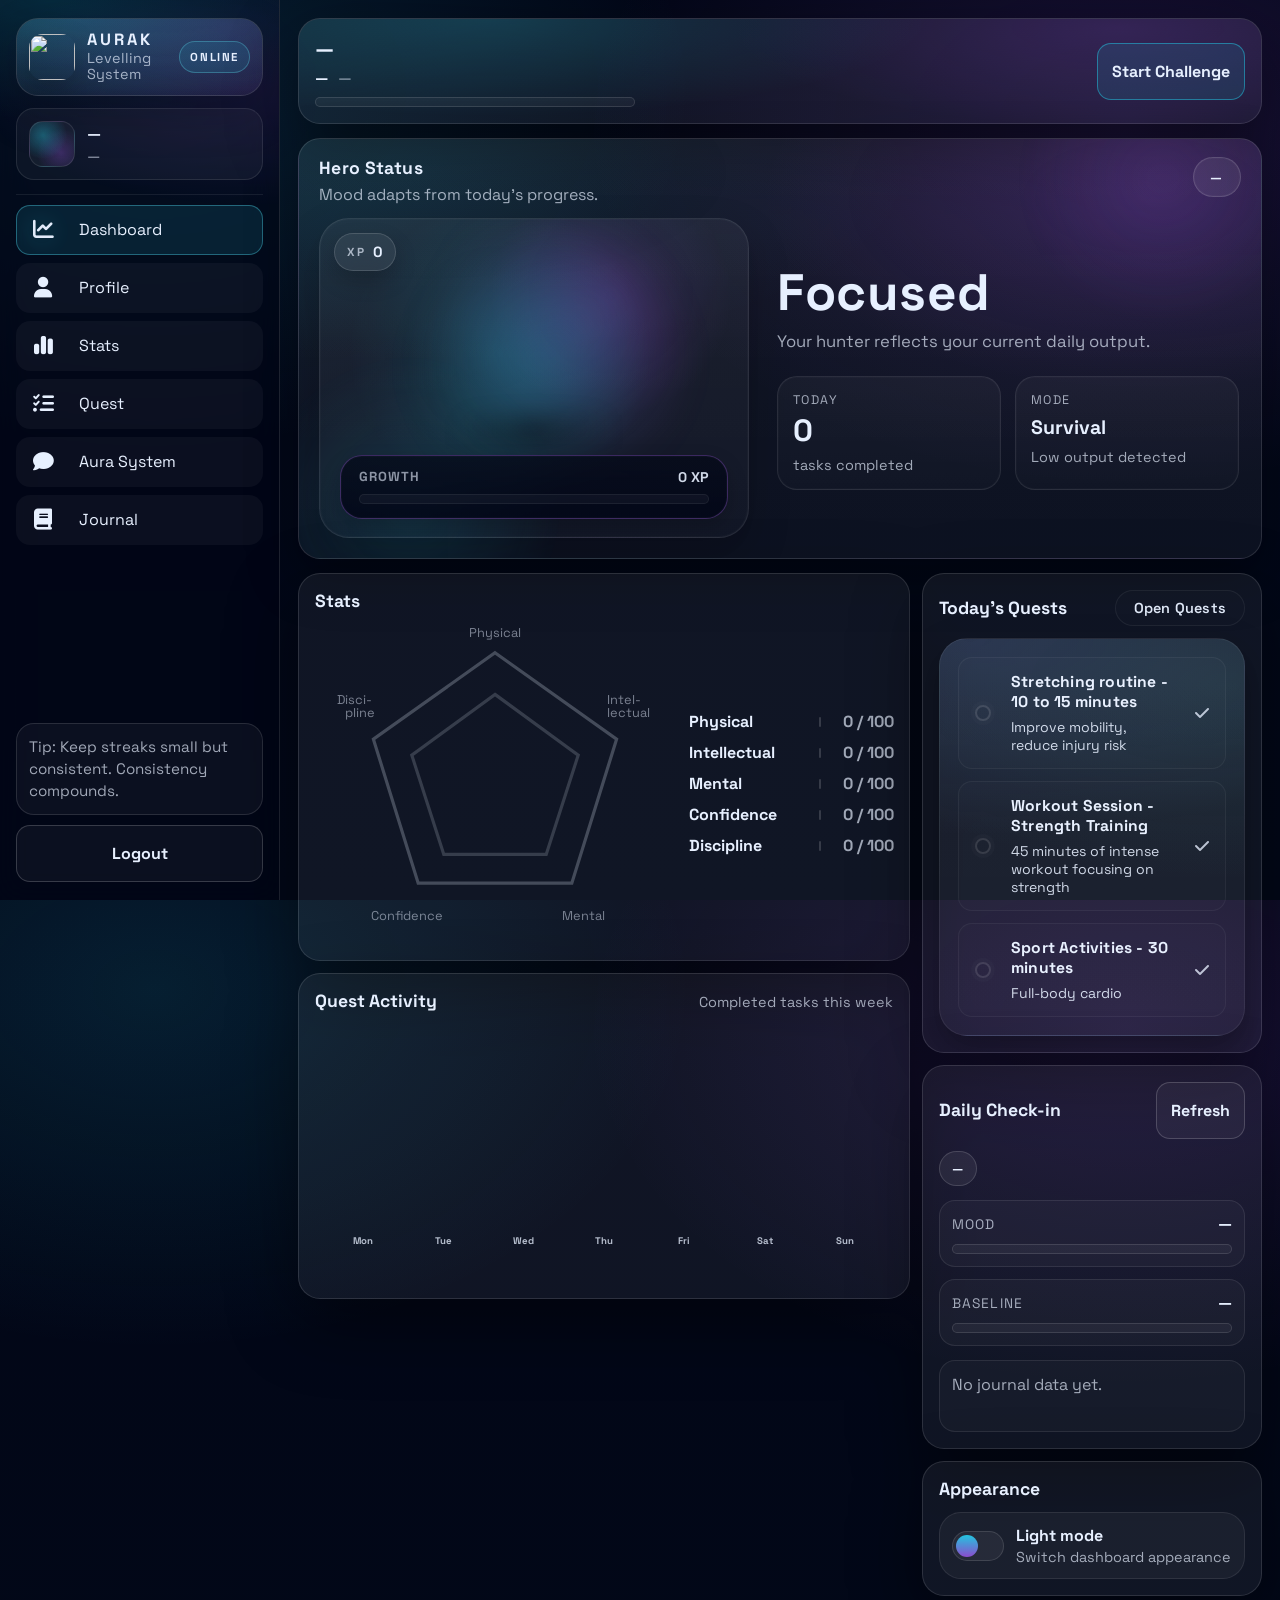
==== commit c5380b6f: "line graph & visual" ====
--- a/dashboard.html
+++ b/dashboard.html
@@ -179,7 +179,7 @@
                   <img
                     class="hunter-figure"
                     id="hunterFigure"
-                    src="Unknown.png"
+                    src="./img/Rank E/Exhausted.png"
                     alt=""
                   />
 
@@ -423,62 +423,62 @@
                 <a class="quest-btn" href="quests.html">Open Quests</a>
               </div>
 
-              <div class="focus-card quests-preview">
-                <div class="quest-row">
-                  <span
-                    class="quest-check"
-                    role="button"
-                    tabindex="0"
-                    onclick="completeQuest(this)"
-                    aria-label="Mark quest as complete"
-                    aria-pressed="false"
-                  ></span>
-                  <div class="quest-text">
-                    <h4>Stretching routine - 10 to 15 minutes</h4>
-                    <p>Improve mobility, reduce injury risk</p>
-                  </div>
-                  <span class="quest-icon" aria-hidden="true">
-                    <i class="fa-solid fa-check"></i>
-                  </span>
-                </div>
-
-                <div class="quest-row">
-                  <span
-                    class="quest-check"
-                    role="button"
-                    tabindex="0"
-                    onclick="completeQuest(this)"
-                    aria-label="Mark quest as complete"
-                    aria-pressed="false"
-                  ></span>
-                  <div class="quest-text">
-                    <h4>Workout Session - Strength Training</h4>
-                    <p>45 minutes of intense workout focusing on strength</p>
-                  </div>
-                  <span class="quest-icon" aria-hidden="true">
-                    <i class="fa-solid fa-check"></i>
-                  </span>
-                </div>
-
-                <div class="quest-row">
-                  <span
-                    class="quest-check"
-                    role="button"
-                    tabindex="0"
-                    onclick="completeQuest(this)"
-                    aria-label="Mark quest as complete"
-                    aria-pressed="false"
-                  ></span>
-                  <div class="quest-text">
-                    <h4>Sport Activities - 30 minutes</h4>
-                    <p>Full-body cardio</p>
-                  </div>
-                  <span class="quest-icon" aria-hidden="true">
-                    <i class="fa-solid fa-check"></i>
-                  </span>
-                </div>
-              </div>
-            </section>
+              <div class="focus-card quests-preview">
+                <div class="quest-row">
+                  <span
+                    class="quest-check"
+                    role="button"
+                    tabindex="0"
+                    onclick="completeQuest(this)"
+                    aria-label="Mark quest as complete"
+                    aria-pressed="false"
+                  ></span>
+                  <div class="quest-text">
+                    <h4>Stretching routine - 10 to 15 minutes</h4>
+                    <p>Improve mobility, reduce injury risk</p>
+                  </div>
+                  <span class="quest-icon" aria-hidden="true">
+                    <i class="fa-solid fa-check"></i>
+                  </span>
+                </div>
+
+                <div class="quest-row">
+                  <span
+                    class="quest-check"
+                    role="button"
+                    tabindex="0"
+                    onclick="completeQuest(this)"
+                    aria-label="Mark quest as complete"
+                    aria-pressed="false"
+                  ></span>
+                  <div class="quest-text">
+                    <h4>Workout Session - Strength Training</h4>
+                    <p>45 minutes of intense workout focusing on strength</p>
+                  </div>
+                  <span class="quest-icon" aria-hidden="true">
+                    <i class="fa-solid fa-check"></i>
+                  </span>
+                </div>
+
+                <div class="quest-row">
+                  <span
+                    class="quest-check"
+                    role="button"
+                    tabindex="0"
+                    onclick="completeQuest(this)"
+                    aria-label="Mark quest as complete"
+                    aria-pressed="false"
+                  ></span>
+                  <div class="quest-text">
+                    <h4>Sport Activities - 30 minutes</h4>
+                    <p>Full-body cardio</p>
+                  </div>
+                  <span class="quest-icon" aria-hidden="true">
+                    <i class="fa-solid fa-check"></i>
+                  </span>
+                </div>
+              </div>
+            </section>
 
             <section class="panel" aria-label="Daily Check-in Panel">
               <div class="panel-head">
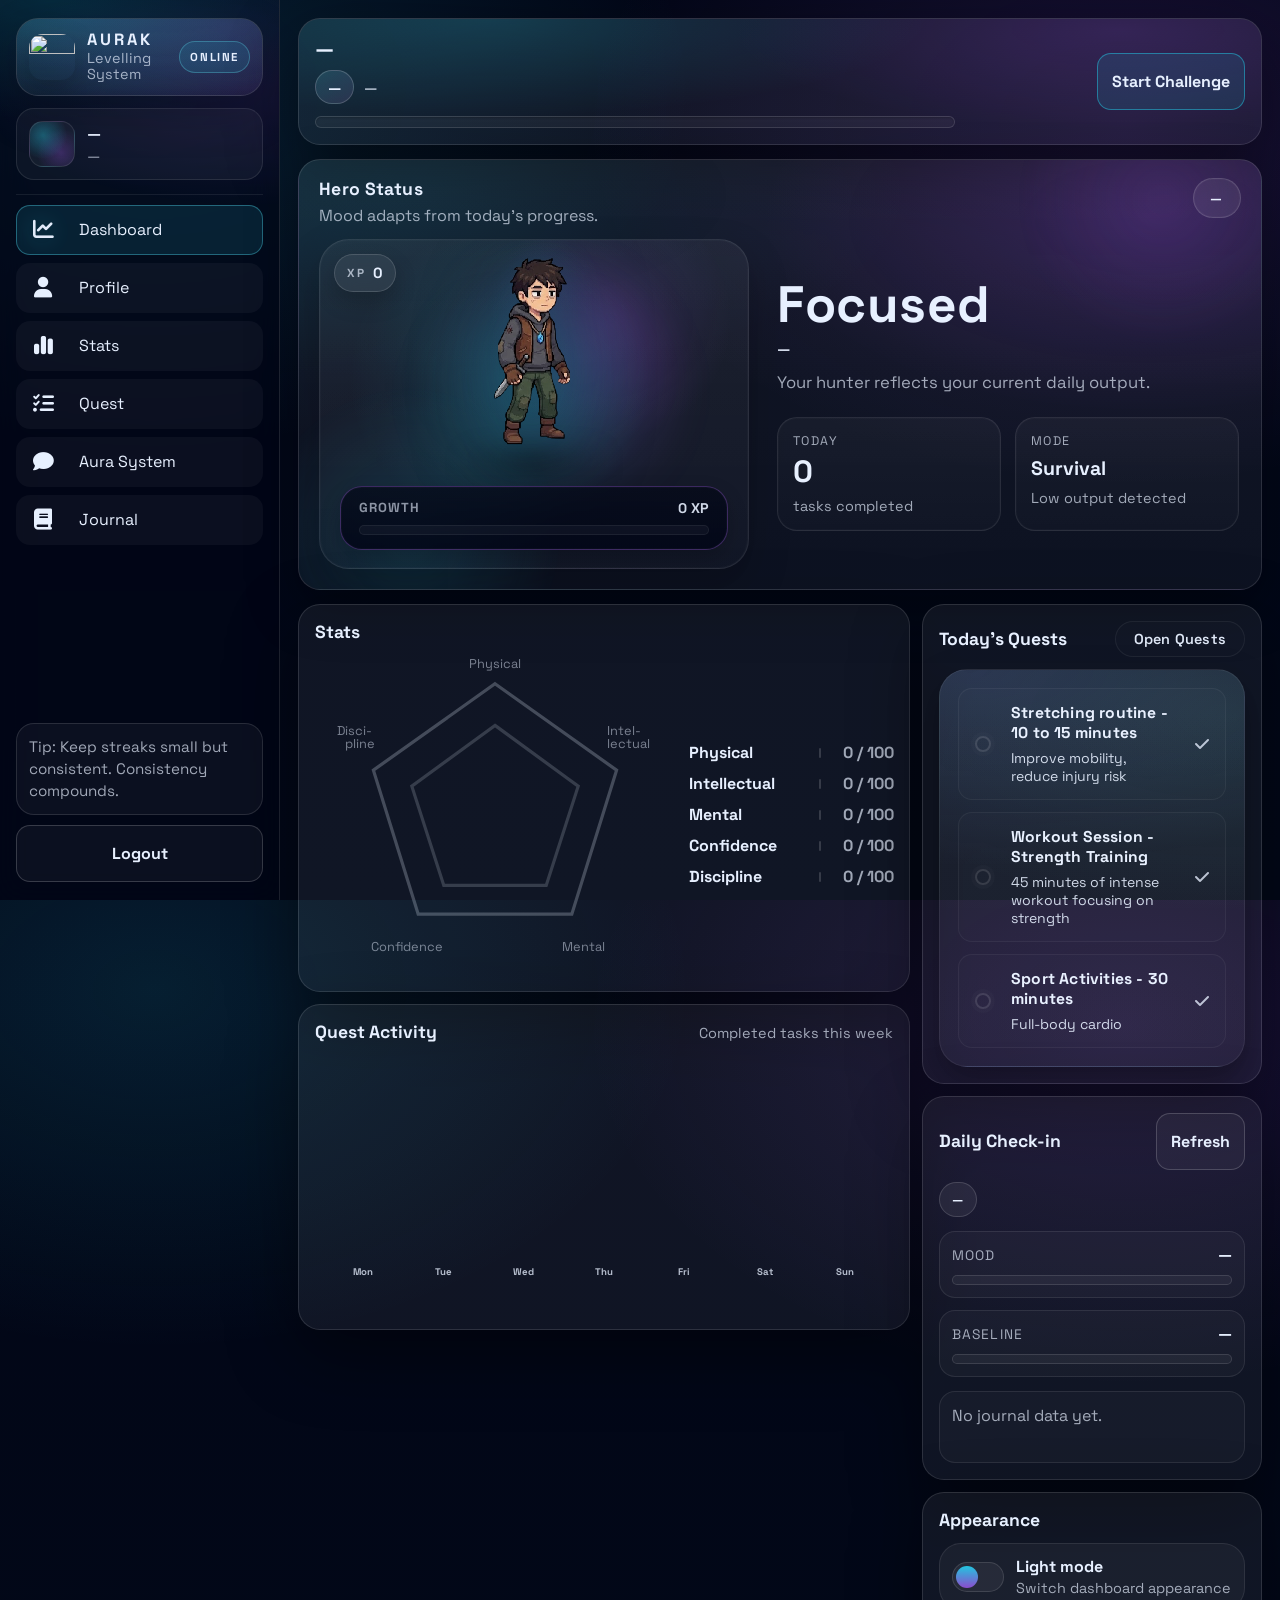
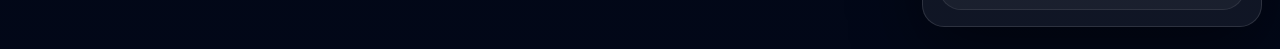
==== commit 23b0260b: "Title selection" ====
--- a/dashboard.html
+++ b/dashboard.html
@@ -18,8 +18,10 @@
     <script>
       (() => {
         try {
+          const root = document.documentElement;
           if (localStorage.getItem("aurak_theme") === "light") {
-            const r = document.documentElement.style;
+            const r = root.style;
+            root.dataset.theme = "light";
             r.setProperty("--bg", "#f6f8ff");
             r.setProperty("--bg2", "#eef2ff");
             r.setProperty("--card", "rgba(2, 6, 23, 0.05)");
@@ -32,6 +34,8 @@
             r.setProperty("--violetSoft", "rgba(168, 85, 247, 0.1)");
             r.setProperty("--shadow", "0 18px 50px rgba(2, 6, 23, 0.1)");
             r.setProperty("--shadow2", "0 24px 70px rgba(2, 6, 23, 0.14)");
+          } else {
+            delete root.dataset.theme;
           }
         } catch (e) {}
       })();
@@ -176,12 +180,12 @@
                     <span class="hunter-xp-chip-v" id="hunterXpValue">0</span>
                   </div>
 
-                  <img
-                    class="hunter-figure"
-                    id="hunterFigure"
-                    src="./img/Rank E/Exhausted.png"
-                    alt=""
-                  />
+                  <img
+                    class="hunter-figure"
+                    id="hunterFigure"
+                    src="./E-Exhausted.png"
+                    alt=""
+                  />
 
                   <div class="hunter-xp-inline">
                     <div class="hunter-xp-inline-top">
@@ -200,11 +204,12 @@
                 </div>
               </div>
 
-              <div class="hunter-meta">
-                <div class="hunter-mood" id="hunterMood">Focused</div>
-                <div class="hunter-desc" id="hunterDesc">
-                  Your hunter reflects your current daily output.
-                </div>
+              <div class="hunter-meta">
+                <div class="hunter-mood" id="hunterMood">Focused</div>
+                <div class="hunter-title" id="hunterTitle">—</div>
+                <div class="hunter-desc" id="hunterDesc">
+                  Your hunter reflects your current daily output.
+                </div>
 
                 <div class="hunter-scoreline">
                   <div class="hunter-score">
--- a/dashboard.css
+++ b/dashboard.css
@@ -410,7 +410,9 @@
 }
 
 .top-left {
-  min-width: 320px;
+  min-width: 0;
+  flex: 1 1 auto;
+  max-width: 760px;
 }
 
 .profile-name {
@@ -421,27 +423,48 @@
 
 .profile-xp {
   display: flex;
+  align-items: center;
   gap: 10px;
-  margin-top: 6px;
+  margin-top: 8px;
   color: var(--muted);
   font-size: 0.95rem;
+  flex-wrap: wrap;
 }
 
 .profile-level {
+  display: inline-flex;
+  align-items: center;
+  justify-content: center;
+  min-height: 34px;
+  padding: 0 12px;
+  border-radius: 999px;
+  border: 1px solid var(--stroke2);
+  background:
+    linear-gradient(135deg, rgba(34, 211, 238, 0.1), rgba(168, 85, 247, 0.08)),
+    color-mix(in srgb, var(--card) 88%, transparent);
   color: var(--text);
   font-weight: 800;
+  letter-spacing: 0.02em;
+}
+
+.profile-xptext {
+  color: var(--muted);
+  font-weight: 700;
 }
 
 .xpbar {
-  margin-top: 10px;
+  margin-top: 12px;
+  width: min(100%, 640px);
 }
 
 .xpbar-bg {
-  height: 10px;
+  width: 100%;
+  height: 12px;
   border-radius: 999px;
   border: 1px solid var(--stroke);
-  background: color-mix(in srgb, var(--card) 70%, transparent);
+  background: color-mix(in srgb, var(--card) 78%, transparent);
   overflow: hidden;
+  box-shadow: inset 0 1px 2px rgba(0, 0, 0, 0.18);
 }
 
 .xpbar-fill {
@@ -450,10 +473,13 @@
   border-radius: 999px;
   background: linear-gradient(
     90deg,
-    rgba(34, 211, 238, 0.92),
-    rgba(168, 85, 247, 0.78)
+    rgba(34, 211, 238, 0.96),
+    rgba(96, 165, 250, 0.92),
+    rgba(168, 85, 247, 0.86)
   );
-  box-shadow: 0 0 20px rgba(34, 211, 238, 0.22);
+  box-shadow:
+    0 0 18px rgba(34, 211, 238, 0.22),
+    0 0 28px rgba(168, 85, 247, 0.16);
   transition: width 300ms ease;
 }
 
@@ -808,18 +834,27 @@
   padding: 6px 2px 2px;
 }
 
-.hunter-mood {
-  font-size: clamp(2.7rem, 4vw, 4.35rem);
-  font-weight: 900;
-  line-height: 0.94;
-  letter-spacing: 0.01em;
-}
-
-.hunter-desc {
-  margin-top: 13px;
-  color: var(--muted);
-  font-size: 1.04rem;
-  line-height: 1.44;
+.hunter-mood {
+  font-size: clamp(2.7rem, 4vw, 4.35rem);
+  font-weight: 900;
+  line-height: 0.94;
+  letter-spacing: 0.01em;
+}
+
+.hunter-title {
+  margin-top: 10px;
+  color: color-mix(in srgb, var(--text) 72%, var(--muted));
+  font-size: 0.95rem;
+  letter-spacing: 0.14em;
+  text-transform: uppercase;
+  font-weight: 900;
+}
+
+.hunter-desc {
+  margin-top: 13px;
+  color: var(--muted);
+  font-size: 1.04rem;
+  line-height: 1.44;
   max-width: 620px;
 }
 
@@ -1383,6 +1418,31 @@
   min-width: 0;
 }
 
+html[data-theme="light"] .hunter-figure-floor {
+  background: radial-gradient(circle, rgba(15, 23, 42, 0.16), transparent 72%);
+}
+
+html[data-theme="light"] .hunter-xp-chip {
+  background: color-mix(in srgb, white 78%, var(--card2));
+  box-shadow: 0 12px 26px rgba(15, 23, 42, 0.08);
+}
+
+html[data-theme="light"] .hunter-xp-inline {
+  background: linear-gradient(
+    180deg,
+    rgba(255, 255, 255, 0.96),
+    rgba(238, 242, 255, 0.9)
+  );
+  box-shadow:
+    inset 0 0 0 1px rgba(255, 255, 255, 0.55),
+    0 10px 26px rgba(15, 23, 42, 0.1);
+}
+
+html[data-theme="light"] .hunter-xp-inline-bar {
+  border-color: color-mix(in srgb, var(--stroke2) 82%, transparent);
+  background: rgba(15, 23, 42, 0.06);
+}
+
 @media (max-width: 1180px) {
   .balance-grid {
     grid-template-columns: 1fr;
@@ -1427,6 +1487,15 @@
     align-items: stretch;
   }
 
+  .profile-xp {
+    flex-wrap: wrap;
+  }
+
+  .xpbar {
+    width: 100%;
+    max-width: none;
+  }
+
   .top-left {
     min-width: 0;
   }
@@ -1453,4 +1522,158 @@
   .hunter-figure-shell {
     min-height: 230px;
   }
-}
+
+  .profile-level {
+    min-height: 32px;
+    padding: 0 10px;
+    font-size: 0.9rem;
+  }
+
+  .profile-xptext {
+    font-size: 0.9rem;
+  }
+}
+
+/* ===== responsive patch ===== */
+img,
+svg,
+canvas {
+  max-width: 100%;
+  height: auto;
+}
+
+.main,
+.topbar,
+.top-left,
+.top-actions,
+.panel,
+.wide-tile,
+.hunter-body,
+.hunter-visual,
+.hunter-meta,
+.balance-grid,
+.below,
+.left-column,
+.stack,
+.line-graph,
+.quests-preview,
+.checkin-card,
+.focus-card {
+  min-width: 0;
+}
+
+@media (max-width: 860px) {
+  .main {
+    padding: 16px;
+  }
+
+  .topbar {
+    gap: 12px;
+  }
+
+  .top-actions {
+    width: 100%;
+    flex-wrap: wrap;
+    justify-content: stretch;
+  }
+
+  .top-actions .btn {
+    flex: 1 1 180px;
+  }
+
+  .below,
+  .balance-grid,
+  .hunter-body {
+    grid-template-columns: 1fr !important;
+  }
+
+  .hunter-visual {
+    order: -1;
+  }
+
+  .hunter-figure-shell {
+    width: 100%;
+    min-height: 240px;
+  }
+
+  .line-graph-svg {
+    width: 100%;
+    height: auto;
+  }
+}
+
+@media (max-width: 640px) {
+  .main {
+    padding: 14px;
+  }
+
+  .sidebar-top,
+  .sidebar-bottom {
+    gap: 12px;
+  }
+
+  .brand {
+    grid-template-columns: 42px 1fr auto;
+  }
+
+  .side-card,
+  .sidebar-tip,
+  .panel,
+  .wide-tile {
+    padding-inline: 14px;
+  }
+
+  .profile-name {
+    font-size: clamp(1.2rem, 6vw, 1.7rem);
+  }
+
+  .profile-xp,
+  .xpbar,
+  .hunter-title-wrap,
+  .hunter-subline,
+  .hunter-desc,
+  .reflection-snippet,
+  .quest-text {
+    min-width: 0;
+  }
+
+  .pillar-row {
+    grid-template-columns: 86px 1fr 50px;
+  }
+
+  .hunter-mood {
+    font-size: 2rem;
+    line-height: 1.05;
+  }
+
+  .hunter-scoreline,
+  .top-actions .btn {
+    width: 100%;
+  }
+
+  .quest-row,
+  .checkin-topline {
+    flex-wrap: wrap;
+  }
+}
+
+@media (max-width: 480px) {
+  .wide-tile,
+  .panel,
+  .hunter-head,
+  .checkin-card {
+    padding: 14px;
+  }
+
+  .hunter-xp-chip,
+  .hunter-xp-inline,
+  .hunter-pill,
+  .checkin-pill {
+    width: 100%;
+    white-space: normal;
+  }
+
+  .metric-box {
+    min-width: 0;
+  }
+}
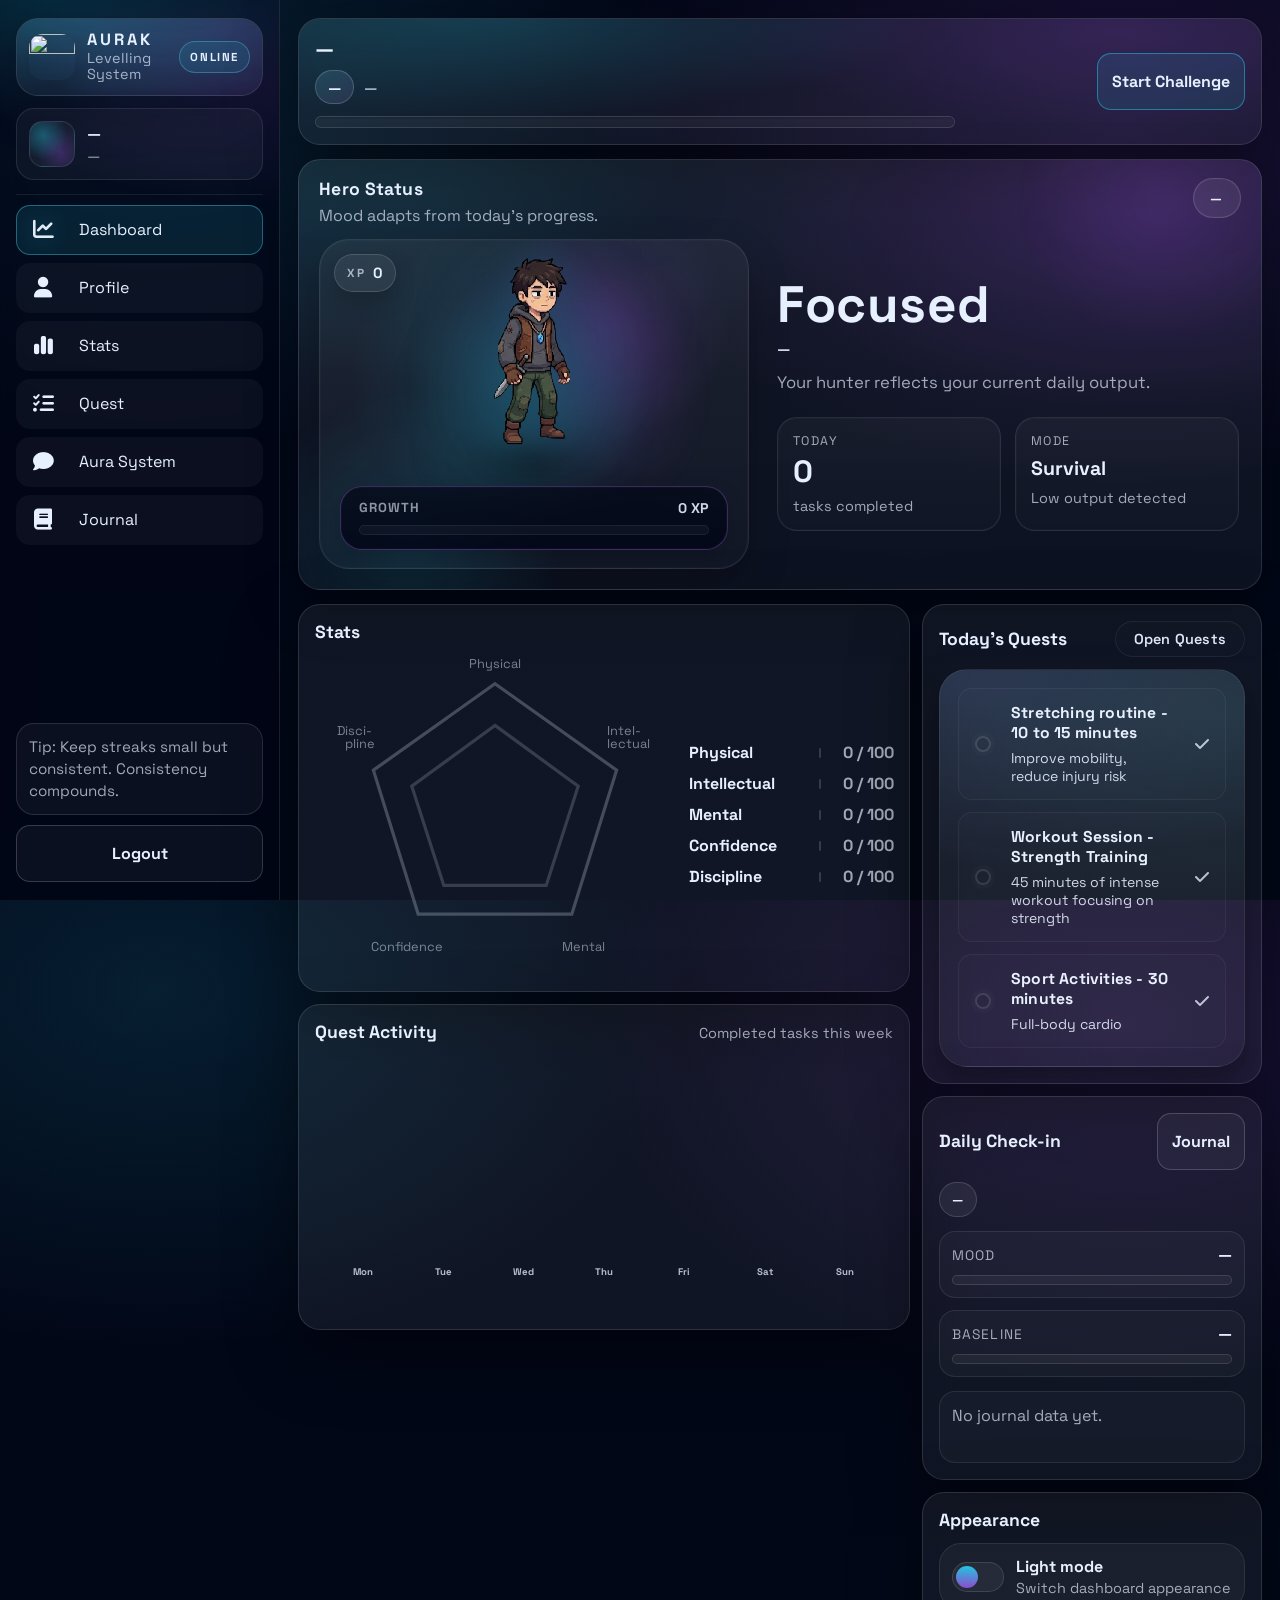
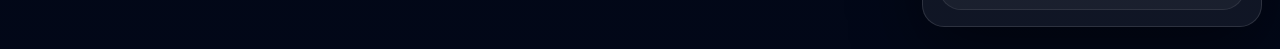
==== commit cf99bd3e: "Add files via upload" ====
--- a/dashboard.html
+++ b/dashboard.html
@@ -180,12 +180,12 @@
                     <span class="hunter-xp-chip-v" id="hunterXpValue">0</span>
                   </div>
 
-                  <img
-                    class="hunter-figure"
-                    id="hunterFigure"
-                    src="./E-Exhausted.png"
-                    alt=""
-                  />
+                  <img
+                    class="hunter-figure"
+                    id="hunterFigure"
+                    src="./E-Exhausted.png"
+                    alt=""
+                  />
 
                   <div class="hunter-xp-inline">
                     <div class="hunter-xp-inline-top">
@@ -204,12 +204,12 @@
                 </div>
               </div>
 
-              <div class="hunter-meta">
-                <div class="hunter-mood" id="hunterMood">Focused</div>
-                <div class="hunter-title" id="hunterTitle">—</div>
-                <div class="hunter-desc" id="hunterDesc">
-                  Your hunter reflects your current daily output.
-                </div>
+              <div class="hunter-meta">
+                <div class="hunter-mood" id="hunterMood">Focused</div>
+                <div class="hunter-title" id="hunterTitle">—</div>
+                <div class="hunter-desc" id="hunterDesc">
+                  Your hunter reflects your current daily output.
+                </div>
 
                 <div class="hunter-scoreline">
                   <div class="hunter-score">
@@ -488,14 +488,14 @@
             <section class="panel" aria-label="Daily Check-in Panel">
               <div class="panel-head">
                 <h2 class="panel-title">Daily Check-in</h2>
-                <button
+                <a
+                  href="journal.html"
                   class="btn"
-                  type="button"
                   id="dashCheckinRefresh"
-                  aria-label="Refresh daily check-in preview"
+                  aria-label="Go to journal page"
                 >
-                  Refresh
-                </button>
+                  Journal
+                </a>
               </div>
 
               <div class="checkin-card">
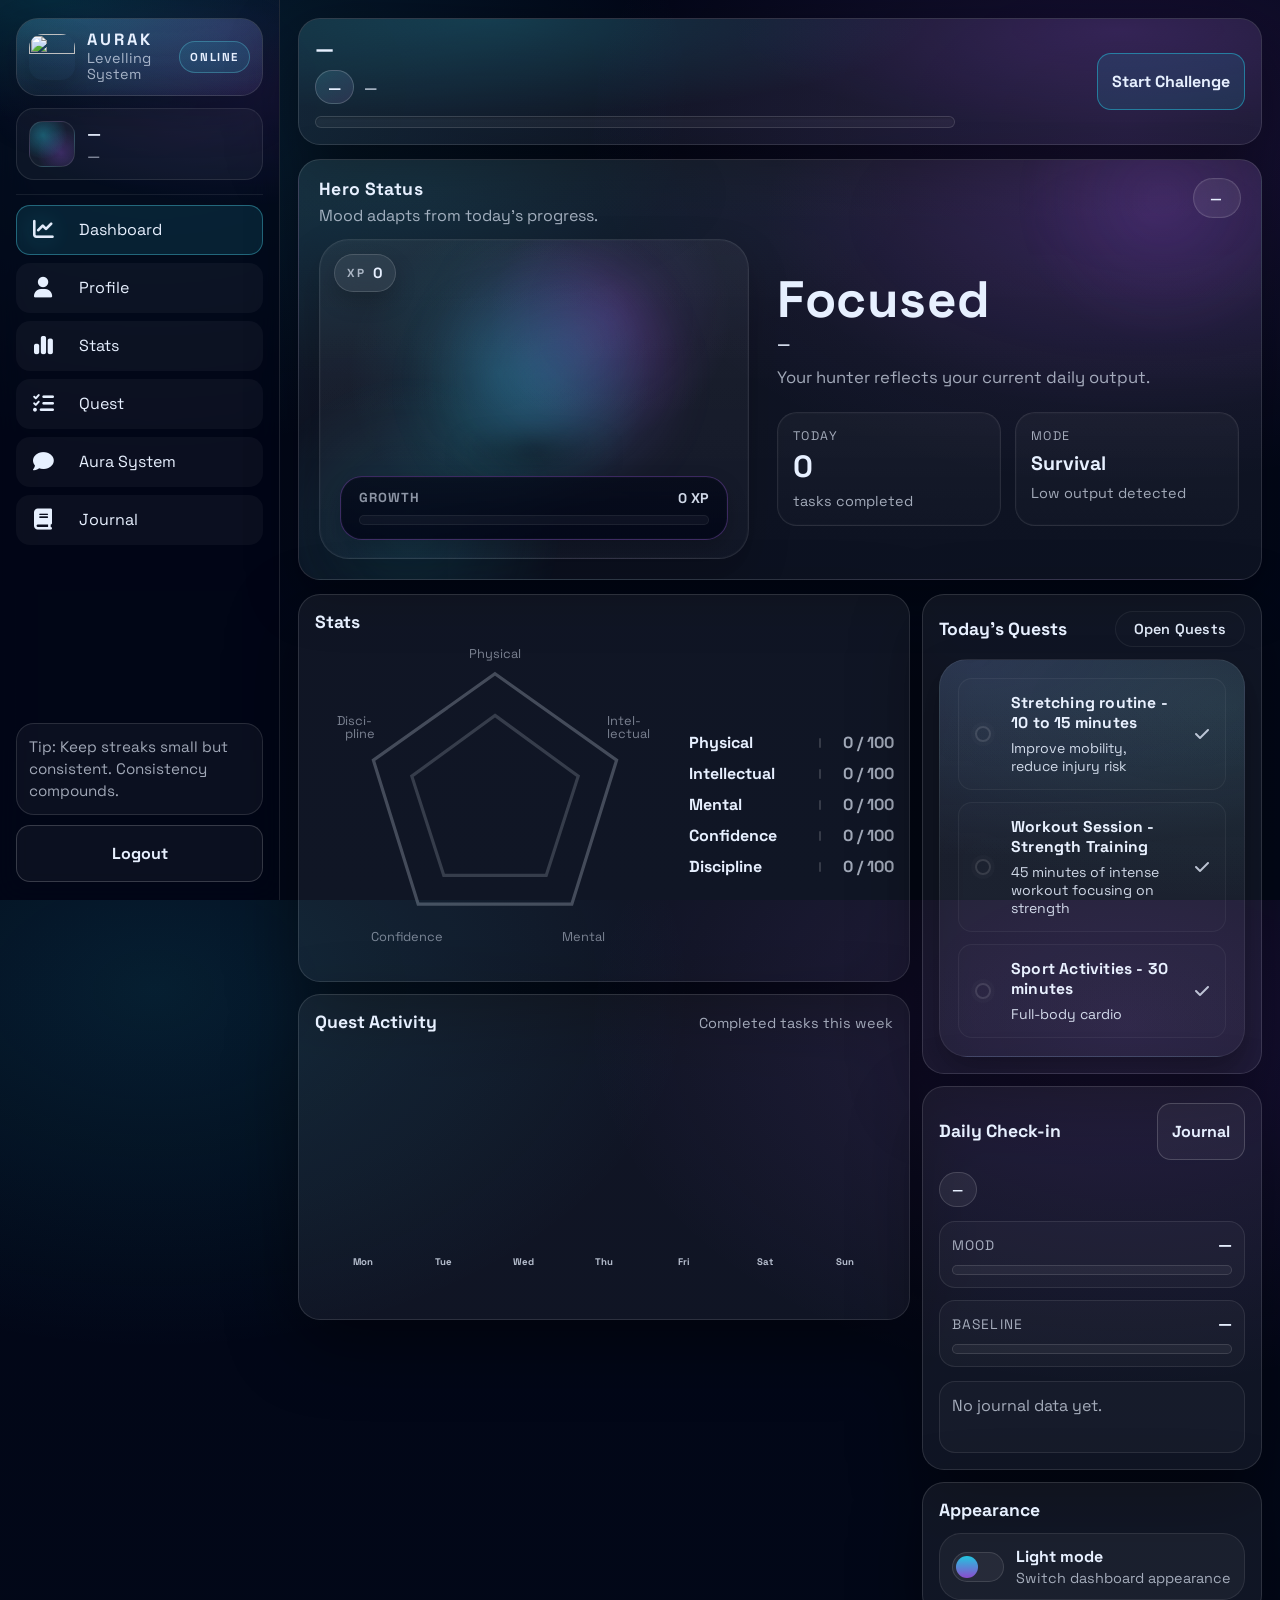
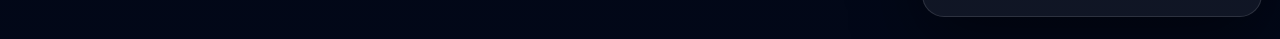
==== commit 6fddbaa0: "Add files via upload" ====
--- a/dashboard.html
+++ b/dashboard.html
@@ -171,21 +171,25 @@
 
             <div class="hunter-body">
               <div class="hunter-visual">
-                <div class="hunter-figure-shell" aria-hidden="true">
-                  <div class="hunter-figure-glow"></div>
-                  <div class="hunter-figure-floor"></div>
-
-                  <div class="hunter-xp-chip">
-                    <span class="hunter-xp-chip-k">XP</span>
+                <div class="hunter-figure-shell" aria-hidden="true">
+                  <div class="hunter-figure-glow"></div>
+                  <div class="hunter-figure-floor"></div>
+                  <img
+                    class="hunter-figure-backdrop"
+                    id="hunterFigureBackdrop"
+                    alt=""
+                  />
+
+                  <div class="hunter-xp-chip">
+                    <span class="hunter-xp-chip-k">XP</span>
                     <span class="hunter-xp-chip-v" id="hunterXpValue">0</span>
                   </div>
 
-                  <img
-                    class="hunter-figure"
-                    id="hunterFigure"
-                    src="./E-Exhausted.png"
-                    alt=""
-                  />
+                  <img
+                    class="hunter-figure"
+                    id="hunterFigure"
+                    alt=""
+                  />
 
                   <div class="hunter-xp-inline">
                     <div class="hunter-xp-inline-top">
--- a/dashboard.css
+++ b/dashboard.css
@@ -716,6 +716,26 @@
   filter: blur(10px);
 }
 
+.hunter-figure-backdrop {
+  position: absolute;
+  left: 50%;
+  bottom: 96px;
+  z-index: 0;
+  max-width: none;
+  max-height: 360px;
+  width: auto;
+  height: auto;
+  --hunter-backdrop-scale: 1.12;
+  --hunter-backdrop-x-nudge: -25px;
+  --hunter-backdrop-y: 0px;
+  --hunter-backdrop-y-nudge: 20px;
+  transform: translateX(calc(-50% + var(--hunter-backdrop-x-nudge)))
+    translateY(calc(var(--hunter-backdrop-y) + var(--hunter-backdrop-y-nudge)))
+    scale(var(--hunter-backdrop-scale));
+  transform-origin: center bottom;
+  pointer-events: none;
+}
+
 .hunter-xp-chip {
   position: absolute;
   top: 14px;
@@ -753,11 +773,30 @@
   width: auto;
   height: auto;
   object-fit: contain;
-  transform: translateY(0) scale(1.12);
+  --hunter-figure-scale: 1.12;
+  --hunter-figure-y: 0px;
+  transform: translateY(var(--hunter-figure-y)) scale(var(--hunter-figure-scale));
   transform-origin: center bottom;
   image-rendering: pixelated;
   filter: drop-shadow(0 20px 40px rgba(0, 0, 0, 0.45))
     drop-shadow(0 0 18px rgba(34, 211, 238, 0.12));
+}
+
+.hunter-tile[data-character="insightphantom"] .hunter-figure-backdrop {
+  --hunter-backdrop-scale: 1.25;
+  --hunter-backdrop-y: clamp(18px, 1vw, 10px);
+  bottom: clamp(88px, 16vw, 96px);
+}
+
+.hunter-tile[data-character="insightphantom"] .hunter-figure {
+  --hunter-figure-scale: 1.25;
+  --hunter-figure-y: clamp(18px, 1vw, 10px);
+  position: absolute;
+  left: 50%;
+  bottom: clamp(88px, 16vw, 96px);
+  height: min(300px, calc(100% - 120px));
+  transform: translateX(-50%) translateY(var(--hunter-figure-y))
+    scale(var(--hunter-figure-scale));
 }
 
 .hunter-xp-inline {
@@ -834,27 +873,27 @@
   padding: 6px 2px 2px;
 }
 
-.hunter-mood {
-  font-size: clamp(2.7rem, 4vw, 4.35rem);
-  font-weight: 900;
-  line-height: 0.94;
-  letter-spacing: 0.01em;
-}
-
-.hunter-title {
-  margin-top: 10px;
-  color: color-mix(in srgb, var(--text) 72%, var(--muted));
-  font-size: 0.95rem;
-  letter-spacing: 0.14em;
-  text-transform: uppercase;
-  font-weight: 900;
-}
-
-.hunter-desc {
-  margin-top: 13px;
-  color: var(--muted);
-  font-size: 1.04rem;
-  line-height: 1.44;
+.hunter-mood {
+  font-size: clamp(2.7rem, 4vw, 4.35rem);
+  font-weight: 900;
+  line-height: 0.94;
+  letter-spacing: 0.01em;
+}
+
+.hunter-title {
+  margin-top: 10px;
+  color: color-mix(in srgb, var(--text) 72%, var(--muted));
+  font-size: 0.95rem;
+  letter-spacing: 0.14em;
+  text-transform: uppercase;
+  font-weight: 900;
+}
+
+.hunter-desc {
+  margin-top: 13px;
+  color: var(--muted);
+  font-size: 1.04rem;
+  line-height: 1.44;
   max-width: 620px;
 }
 
@@ -1677,3 +1716,4 @@
     min-width: 0;
   }
 }
+
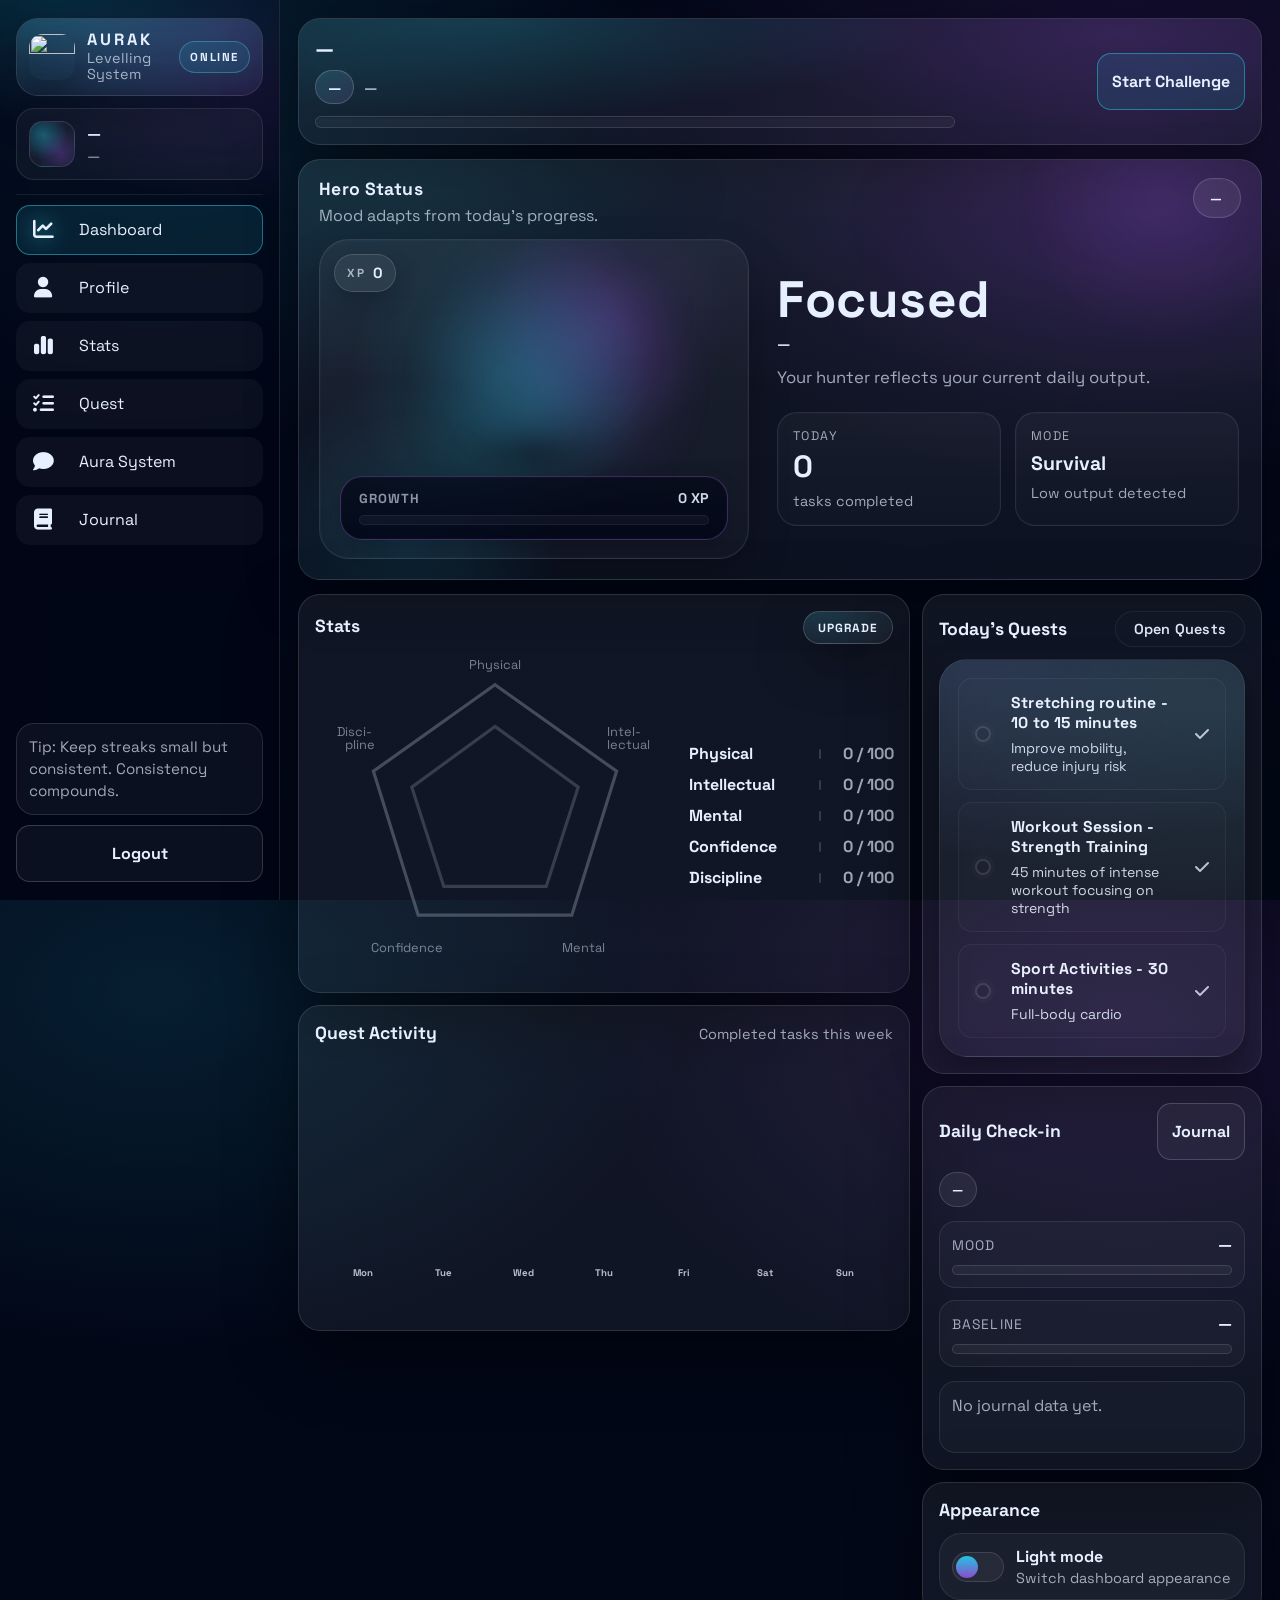
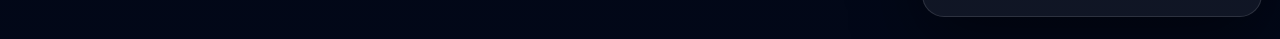
==== commit ecafc976: "Add files via upload" ====
--- a/dashboard.html
+++ b/dashboard.html
@@ -242,10 +242,17 @@
 
         <section class="below" aria-label="Main Panels">
           <div class="left-column" aria-label="Balance + Trend">
-            <section class="panel" aria-label="Balance Panel Preview">
-              <div class="panel-head">
-                <h2 class="panel-title">Stats</h2>
-              </div>
+            <section class="panel" aria-label="Balance Panel Preview">
+              <div class="panel-head">
+                <h2 class="panel-title">Stats</h2>
+                <button
+                  class="stats-upgrade-btn"
+                  id="openUpgradeShop"
+                  type="button"
+                >
+                  Upgrade
+                </button>
+              </div>
 
               <div class="balance-grid">
                 <div class="pentagon" aria-label="Pentagon Visual">
@@ -550,11 +557,120 @@
               </label>
             </section>
           </div>
-        </section>
-      </section>
-    </main>
-
-    <script src="habiticaConfig.js"></script>
+        </section>
+      </section>
+    </main>
+
+    <div class="sup-modal" id="supModal" aria-hidden="true" hidden>
+      <div class="sup-backdrop" id="supBackdrop"></div>
+      <section
+        class="sup-dialog"
+        role="dialog"
+        aria-modal="true"
+        aria-labelledby="supTitle"
+      >
+        <header class="sup-head">
+          <div>
+            <h3 id="supTitle">Upgrade Shop</h3>
+            <p class="sup-sub" id="supHint">
+              Spend 1 matching point for +1 in the same stat, or spend 2 points
+              from one category to raise another stat by 1.
+            </p>
+          </div>
+          <button class="sup-close" id="supClose" type="button">
+            <i class="fa-solid fa-xmark"></i>
+          </button>
+        </header>
+
+        <div class="sup-builder">
+          <div class="sup-average-line" id="supAverageLine" aria-live="polite">
+            Average: --
+          </div>
+
+          <div
+            class="sup-stat-list"
+            id="supStatList"
+            aria-label="Stat upgrade planner"
+          ></div>
+
+          <div class="sup-preview" id="supPreview">
+            Complete more quests to earn stat points.
+          </div>
+        </div>
+
+        <footer class="sup-foot">
+          <div class="sup-total" id="supTotal">0 points available</div>
+          <button class="btn primary" id="supApply" type="button">
+            Apply Upgrade
+          </button>
+        </footer>
+      </section>
+    </div>
+
+    <div class="hunter-cinematic" id="hunterCinematic" aria-hidden="true">
+      <div class="hunter-cinematic-stage" id="hunterCinematicStage">
+        <video
+          class="hunter-cinematic-video"
+          id="hunterCinematicVideo"
+          muted
+          playsinline
+          preload="auto"
+          aria-hidden="true"
+        ></video>
+        <div class="hunter-cinematic-aura" aria-hidden="true"></div>
+        <img
+          class="hunter-cinematic-figure"
+          id="hunterCinematicFigure"
+          alt=""
+        />
+        <img
+          class="hunter-cinematic-figure-next"
+          id="hunterCinematicFigureNext"
+          alt=""
+        />
+        <div
+          class="hunter-lock-popup"
+          id="hunterLockPopup"
+          role="status"
+          aria-live="polite"
+          aria-atomic="true"
+        >
+          <div class="hunter-lock-popup-spark" aria-hidden="true"></div>
+          <p class="hunter-lock-popup-kicker" id="hunterLockPopupKicker">
+            Congratulations
+          </p>
+          <h2 class="hunter-lock-popup-title" id="hunterLockPopupTitle">
+            Locked In State Reached
+          </h2>
+          <p class="hunter-lock-popup-subtitle" id="hunterLockPopupSubtitle">
+            Your hunter has entered peak focus.
+          </p>
+          <div class="hunter-lock-popup-tags">
+            <span class="hunter-lock-popup-tag" id="hunterLockPopupRank"
+              >Rank S</span
+            >
+            <span class="hunter-lock-popup-tag" id="hunterLockPopupCharacter"
+              >Mind Reaper</span
+            >
+            <span class="hunter-lock-popup-tag" id="hunterLockPopupTasks"
+              >11 Quests</span
+            >
+          </div>
+          <div class="hunter-lock-popup-actions">
+            <button
+              type="button"
+              class="hunter-lock-popup-button"
+              id="hunterLockPopupButton"
+            >
+              Return to Dashboard
+            </button>
+          </div>
+        </div>
+        <div class="hunter-cinematic-flare" aria-hidden="true"></div>
+      </div>
+    </div>
+
+    <script src="habiticaConfig.js"></script>
     <script src="habiticaAPI.js"></script>
     <script type="module" src="dashboard.js"></script>
     <script src="theme.js"></script>
--- a/dashboard.css
+++ b/dashboard.css
@@ -521,12 +521,36 @@
   background: color-mix(in srgb, var(--aquaSoft) 115%, transparent);
 }
 
-.wide-stats {
-  margin-top: 14px;
-  display: grid;
-  grid-template-columns: 1fr;
-  gap: 12px;
-}
+.wide-stats {
+  margin-top: 14px;
+  display: grid;
+  grid-template-columns: 1fr;
+  gap: 12px;
+}
+
+.stats-upgrade-btn {
+  border: 1px solid var(--stroke2);
+  border-radius: 999px;
+  padding: 8px 14px;
+  background:
+    radial-gradient(
+      140px 70px at 20% 0%,
+      rgba(34, 211, 238, 0.14),
+      transparent 60%
+    ),
+    color-mix(in srgb, var(--card) 82%, transparent);
+  color: var(--text);
+  font-weight: 900;
+  letter-spacing: 0.08em;
+  text-transform: uppercase;
+  font-size: 0.74rem;
+  box-shadow: var(--shadow);
+}
+
+.stats-upgrade-btn:hover {
+  transform: translateY(-1px);
+  box-shadow: var(--shadow2);
+}
 
 .wide-tile {
   border: 1px solid var(--stroke);
@@ -736,6 +760,653 @@
   pointer-events: none;
 }
 
+.hunter-cinematic {
+  position: fixed;
+  inset: 0;
+  z-index: 180;
+  overflow: hidden;
+  background:
+    radial-gradient(
+      circle at 50% 42%,
+      rgba(249, 115, 22, 0.18),
+      transparent 28%
+    ),
+    radial-gradient(
+      circle at 50% 68%,
+      rgba(34, 211, 238, 0.08),
+      transparent 42%
+    ),
+    color-mix(in srgb, var(--bg) 18%, transparent);
+  backdrop-filter: blur(6px) saturate(1.08);
+  opacity: 0;
+  pointer-events: none;
+  transition: opacity 520ms cubic-bezier(0.16, 1, 0.3, 1);
+}
+
+.hunter-cinematic.is-active {
+  opacity: 1;
+  pointer-events: auto;
+}
+
+.hunter-cinematic.is-returning {
+  opacity: 0;
+  transition-duration: 920ms;
+}
+
+.hunter-cinematic-stage {
+  position: absolute;
+  inset: 0;
+  width: 100vw;
+  height: 100vh;
+  overflow: hidden;
+  border-radius: 0;
+  transform: translate3d(
+      var(--cinematic-return-x, 0px),
+      var(--cinematic-return-y, 0px),
+      0
+    )
+    scale(var(--cinematic-return-scale, 1));
+  transform-origin: center center;
+  transition:
+    transform 920ms cubic-bezier(0.16, 1, 0.3, 1),
+    border-radius 920ms cubic-bezier(0.16, 1, 0.3, 1),
+    filter 920ms cubic-bezier(0.16, 1, 0.3, 1);
+  will-change: transform;
+}
+
+.hunter-cinematic-stage::before {
+  content: "";
+  position: absolute;
+  inset: -12%;
+  z-index: 2;
+  pointer-events: none;
+  background:
+    radial-gradient(
+      ellipse at 50% 44%,
+      rgba(255, 255, 255, 0.08),
+      transparent 36%
+    ),
+    radial-gradient(
+      ellipse at 50% 60%,
+      rgba(249, 115, 22, 0.14),
+      transparent 46%
+    );
+  mix-blend-mode: screen;
+  opacity: 0.72;
+}
+
+.hunter-cinematic-video,
+.hunter-cinematic-aura,
+.hunter-cinematic-flare,
+.hunter-cinematic-figure,
+.hunter-cinematic-figure-next {
+  position: absolute;
+  pointer-events: none;
+  opacity: 0;
+}
+
+.hunter-cinematic-video {
+  inset: 0;
+  z-index: 1;
+  width: 100%;
+  height: 100%;
+  object-fit: contain;
+  object-position: center bottom;
+  border-radius: inherit;
+  background: transparent;
+  mix-blend-mode: screen;
+  filter:
+    saturate(1.22)
+    contrast(1.1)
+    brightness(1.14)
+    drop-shadow(0 0 34px rgba(249, 115, 22, 0.22));
+  transform: scale(1);
+  -webkit-mask-image: radial-gradient(
+    ellipse at 50% 48%,
+    rgba(0, 0, 0, 1) 0%,
+    rgba(0, 0, 0, 0.96) 28%,
+    rgba(0, 0, 0, 0.72) 48%,
+    rgba(0, 0, 0, 0.34) 64%,
+    transparent 80%
+  );
+  mask-image: radial-gradient(
+    ellipse at 50% 48%,
+    rgba(0, 0, 0, 1) 0%,
+    rgba(0, 0, 0, 0.96) 28%,
+    rgba(0, 0, 0, 0.72) 48%,
+    rgba(0, 0, 0, 0.34) 64%,
+    transparent 80%
+  );
+  transition:
+    opacity 780ms cubic-bezier(0.16, 1, 0.3, 1),
+    filter 920ms cubic-bezier(0.16, 1, 0.3, 1),
+    transform 1180ms cubic-bezier(0.16, 1, 0.3, 1);
+}
+
+.hunter-cinematic.is-active .hunter-cinematic-video {
+  opacity: 0.96;
+}
+
+.hunter-cinematic-aura {
+  inset: -24%;
+  z-index: 0;
+  border-radius: 50%;
+  background:
+    radial-gradient(
+      ellipse at 50% 55%,
+      rgba(255, 214, 127, 0.48),
+      rgba(249, 115, 22, 0.22) 34%,
+      rgba(127, 29, 29, 0.1) 52%,
+      transparent 72%
+    ),
+    conic-gradient(
+      from 12deg at 50% 52%,
+      transparent 0deg,
+      rgba(252, 211, 77, 0.42) 34deg,
+      rgba(249, 115, 22, 0.48) 70deg,
+      transparent 116deg,
+      rgba(251, 146, 60, 0.42) 170deg,
+      transparent 232deg,
+      rgba(254, 240, 138, 0.34) 294deg,
+      transparent 360deg
+    );
+  filter: blur(18px) saturate(1.24);
+  mix-blend-mode: screen;
+  transform: scale(0.92);
+  transition:
+    opacity 760ms cubic-bezier(0.16, 1, 0.3, 1),
+    transform 1120ms cubic-bezier(0.16, 1, 0.3, 1);
+}
+
+.hunter-cinematic-flare {
+  inset: -12%;
+  z-index: 4;
+  background:
+    radial-gradient(
+      ellipse at 50% 72%,
+      rgba(255, 255, 255, 0.95),
+      rgba(254, 215, 170, 0.58) 17%,
+      rgba(249, 115, 22, 0.24) 34%,
+      transparent 62%
+    ),
+    linear-gradient(
+      90deg,
+      transparent,
+      rgba(255, 247, 237, 0.34) 46%,
+      rgba(255, 247, 237, 0.5) 50%,
+      rgba(255, 247, 237, 0.34) 54%,
+      transparent
+    );
+  filter: blur(10px) saturate(1.25);
+  mix-blend-mode: screen;
+  transform: scale(0.92);
+}
+
+.hunter-cinematic-figure,
+.hunter-cinematic-figure-next {
+  z-index: 3;
+  left: 50%;
+  bottom: max(-72px, -7vh);
+  width: min(82vw, 900px);
+  max-height: 80vh;
+  object-fit: contain;
+  transform: translateX(-50%) translateY(30px) scale(0.88);
+  transform-origin: center bottom;
+  filter:
+    brightness(1.1)
+    saturate(1.1)
+    drop-shadow(0 28px 54px rgba(0, 0, 0, 0.5))
+    drop-shadow(0 0 28px rgba(251, 146, 60, 0.38));
+  transition:
+    opacity 620ms cubic-bezier(0.16, 1, 0.3, 1),
+    filter 760ms cubic-bezier(0.16, 1, 0.3, 1),
+    transform 920ms cubic-bezier(0.16, 1, 0.3, 1);
+}
+
+.hunter-cinematic-figure-next {
+  opacity: 0;
+  transform: translateX(-50%) translateY(42px) scale(0.78);
+}
+
+.hunter-cinematic.is-active .hunter-cinematic-figure {
+  opacity: 0.14;
+  filter:
+    brightness(0.98)
+    saturate(1.02)
+    blur(2px)
+    drop-shadow(0 20px 40px rgba(0, 0, 0, 0.3))
+    drop-shadow(0 0 24px rgba(251, 146, 60, 0.18));
+}
+
+.hunter-cinematic.is-prime .hunter-cinematic-aura {
+  opacity: 0.5;
+  transform: scale(1);
+}
+
+.hunter-cinematic.is-prime .hunter-cinematic-video {
+  opacity: 1;
+}
+
+.hunter-cinematic.is-floating .hunter-cinematic-video {
+  opacity: 0;
+  filter: brightness(1.8) blur(8px) saturate(1.18);
+  transform: scale(1.02);
+}
+
+.hunter-cinematic.is-floating .hunter-cinematic-aura {
+  opacity: 0.78;
+  transform: scale(1.08);
+}
+
+.hunter-cinematic.is-floating .hunter-cinematic-flare {
+  animation: hunter-cinematic-flare 1040ms cubic-bezier(0.16, 1, 0.3, 1)
+    both;
+}
+
+.hunter-cinematic.is-floating .hunter-cinematic-figure {
+  opacity: 1;
+  filter:
+    brightness(1.1)
+    saturate(1.1)
+    drop-shadow(0 28px 54px rgba(0, 0, 0, 0.5))
+    drop-shadow(0 0 28px rgba(251, 146, 60, 0.38));
+  animation:
+    hunter-cinematic-arrive 980ms cubic-bezier(0.16, 1, 0.3, 1) both,
+    hunter-cinematic-float 2.8s ease-in-out 980ms infinite;
+}
+
+.hunter-cinematic.is-rank-up-mode .hunter-cinematic-video {
+  opacity: 0;
+}
+
+.hunter-cinematic.is-rank-up-mode .hunter-cinematic-aura {
+  opacity: 0.7;
+  transform: scale(1.1);
+}
+
+.hunter-cinematic.is-rank-up-mode .hunter-cinematic-flare {
+  opacity: 1;
+  animation: hunter-cinematic-flare 1120ms cubic-bezier(0.16, 1, 0.3, 1)
+    both;
+}
+
+.hunter-cinematic.is-rank-up-live .hunter-cinematic-figure {
+  opacity: 1;
+  transform: translateX(-50%) translateY(18px) scale(0.84);
+  filter:
+    brightness(1.04)
+    saturate(1.08)
+    drop-shadow(0 18px 40px rgba(0, 0, 0, 0.34))
+    drop-shadow(0 0 22px rgba(34, 211, 238, 0.14));
+}
+
+.hunter-cinematic.is-rank-up-live .hunter-cinematic-figure-next {
+  opacity: 0;
+}
+
+.hunter-cinematic.is-rank-up-evolving .hunter-cinematic-figure {
+  opacity: 0;
+  transform: translateX(-50%) translateY(-16px) scale(0.96);
+  filter:
+    brightness(1.5)
+    saturate(1.14)
+    blur(14px)
+    drop-shadow(0 0 28px rgba(251, 191, 36, 0.24));
+}
+
+.hunter-cinematic.is-rank-up-evolving .hunter-cinematic-figure-next {
+  opacity: 1;
+  filter:
+    brightness(1.12)
+    saturate(1.12)
+    drop-shadow(0 28px 54px rgba(0, 0, 0, 0.5))
+    drop-shadow(0 0 28px rgba(34, 211, 238, 0.2));
+  animation:
+    hunter-cinematic-arrive 920ms cubic-bezier(0.16, 1, 0.3, 1) both,
+    hunter-cinematic-float 2.8s ease-in-out 920ms infinite;
+}
+
+.hunter-lock-popup {
+  position: absolute;
+  top: clamp(28px, 7vh, 70px);
+  left: 50%;
+  z-index: 6;
+  width: min(92vw, 640px);
+  padding: 22px 24px 20px;
+  border-radius: 28px;
+  border: 1px solid rgba(255, 255, 255, 0.16);
+  background:
+    linear-gradient(
+      135deg,
+      rgba(255, 247, 237, 0.14),
+      rgba(15, 23, 42, 0.7) 48%,
+      rgba(88, 28, 135, 0.42) 100%
+    ),
+    rgba(2, 6, 23, 0.54);
+  box-shadow:
+    0 24px 72px rgba(2, 6, 23, 0.48),
+    inset 0 0 0 1px rgba(255, 255, 255, 0.05);
+  backdrop-filter: blur(18px) saturate(1.12);
+  transform: translateX(-50%) translateY(-12px) scale(0.94);
+  transform-origin: center top;
+  opacity: 0;
+  pointer-events: none;
+  overflow: hidden;
+  transition:
+    opacity 220ms ease,
+    transform 320ms cubic-bezier(0.16, 1, 0.3, 1);
+}
+
+.hunter-lock-popup::before,
+.hunter-lock-popup::after {
+  content: "";
+  position: absolute;
+  pointer-events: none;
+}
+
+.hunter-lock-popup::before {
+  inset: 0;
+  border-radius: inherit;
+  background:
+    linear-gradient(
+      120deg,
+      transparent 0%,
+      rgba(255, 255, 255, 0.16) 22%,
+      transparent 42%
+  );
+  opacity: 0;
+  transition: opacity 180ms ease;
+}
+
+.hunter-lock-popup::after {
+  top: 18px;
+  right: -58px;
+  width: 170px;
+  height: 16px;
+  background: linear-gradient(
+    90deg,
+    transparent,
+    rgba(255, 255, 255, 0.28),
+    transparent
+  );
+  transform: rotate(24deg);
+}
+
+.hunter-lock-popup-spark {
+  position: absolute;
+  inset: -20% auto auto 50%;
+  width: 260px;
+  height: 260px;
+  transform: translateX(-50%);
+  border-radius: 50%;
+  background:
+    radial-gradient(
+      circle,
+      rgba(251, 191, 36, 0.18),
+      rgba(244, 114, 182, 0.08) 42%,
+      transparent 70%
+    );
+  filter: blur(18px);
+  opacity: 0.8;
+  pointer-events: none;
+}
+
+.hunter-lock-popup-kicker,
+.hunter-lock-popup-title,
+.hunter-lock-popup-subtitle,
+.hunter-lock-popup-tags {
+  position: relative;
+  z-index: 1;
+}
+
+.hunter-lock-popup-kicker {
+  margin: 0;
+  color: rgba(255, 244, 214, 0.92);
+  font-size: 0.8rem;
+  font-weight: 800;
+  letter-spacing: 0.24em;
+  text-transform: uppercase;
+}
+
+.hunter-lock-popup-title {
+  margin: 10px 0 6px;
+  font-size: clamp(1.8rem, 4vw, 2.8rem);
+  line-height: 0.98;
+  text-transform: uppercase;
+  letter-spacing: 0.06em;
+  color: #fff6de;
+  text-shadow:
+    0 0 24px rgba(251, 191, 36, 0.22),
+    0 8px 20px rgba(0, 0, 0, 0.35);
+}
+
+.hunter-lock-popup-subtitle {
+  margin: 0;
+  max-width: 34rem;
+  color: rgba(231, 240, 255, 0.8);
+  font-size: 0.98rem;
+  line-height: 1.5;
+}
+
+.hunter-lock-popup-tags {
+  display: flex;
+  flex-wrap: wrap;
+  gap: 10px;
+  margin-top: 16px;
+}
+
+.hunter-lock-popup-actions {
+  position: relative;
+  z-index: 1;
+  margin-top: 18px;
+}
+
+.hunter-lock-popup-tag {
+  display: inline-flex;
+  align-items: center;
+  min-height: 38px;
+  padding: 9px 14px;
+  border-radius: 999px;
+  border: 1px solid rgba(255, 255, 255, 0.16);
+  background: rgba(2, 6, 23, 0.34);
+  color: rgba(255, 248, 235, 0.9);
+  font-size: 0.8rem;
+  font-weight: 800;
+  letter-spacing: 0.12em;
+  text-transform: uppercase;
+  box-shadow: inset 0 0 0 1px rgba(255, 255, 255, 0.04);
+}
+
+.hunter-lock-popup-button {
+  min-height: 46px;
+  padding: 12px 18px;
+  border: 1px solid rgba(255, 255, 255, 0.2);
+  border-radius: 999px;
+  background:
+    linear-gradient(
+      135deg,
+      rgba(255, 255, 255, 0.18),
+      rgba(34, 211, 238, 0.18) 44%,
+      rgba(239, 68, 68, 0.18) 100%
+    ),
+    rgba(2, 6, 23, 0.48);
+  color: #f8fdff;
+  font: inherit;
+  font-size: 0.82rem;
+  font-weight: 800;
+  letter-spacing: 0.16em;
+  text-transform: uppercase;
+  cursor: pointer;
+  box-shadow:
+    0 14px 30px rgba(2, 6, 23, 0.28),
+    inset 0 0 0 1px rgba(255, 255, 255, 0.04);
+  transition:
+    transform 160ms ease,
+    box-shadow 180ms ease,
+    border-color 180ms ease,
+    background 180ms ease;
+}
+
+.hunter-lock-popup-button:hover {
+  transform: translateY(-1px);
+  border-color: rgba(255, 255, 255, 0.3);
+  box-shadow:
+    0 18px 38px rgba(2, 6, 23, 0.34),
+    0 0 22px rgba(34, 211, 238, 0.16);
+}
+
+.hunter-lock-popup-button:focus-visible {
+  outline: 2px solid rgba(186, 230, 253, 0.95);
+  outline-offset: 3px;
+}
+
+.hunter-cinematic.is-popup-live .hunter-lock-popup {
+  opacity: 1;
+  pointer-events: auto;
+  transform: translateX(-50%) translateY(0) scale(1);
+  animation: hunter-lock-popup-in 700ms cubic-bezier(0.16, 1, 0.3, 1) both;
+}
+
+.hunter-cinematic.is-popup-live .hunter-lock-popup::before {
+  opacity: 1;
+  animation: hunter-lock-popup-shine 880ms cubic-bezier(0.16, 1, 0.3, 1)
+    both;
+}
+
+.hunter-cinematic[data-character="reaper"] .hunter-lock-popup {
+  background:
+    linear-gradient(
+      135deg,
+      rgba(34, 211, 238, 0.18),
+      rgba(15, 23, 42, 0.72) 46%,
+      rgba(127, 29, 29, 0.48) 100%
+    ),
+    rgba(2, 6, 23, 0.56);
+  border-color: rgba(103, 232, 249, 0.22);
+  box-shadow:
+    0 28px 80px rgba(2, 6, 23, 0.54),
+    0 0 32px rgba(34, 211, 238, 0.12),
+    inset 0 0 0 1px rgba(255, 255, 255, 0.04);
+}
+
+.hunter-cinematic[data-character="reaper"] .hunter-lock-popup-spark {
+  background:
+    radial-gradient(
+      circle,
+      rgba(34, 211, 238, 0.22),
+      rgba(239, 68, 68, 0.1) 42%,
+      transparent 72%
+    );
+}
+
+.hunter-cinematic[data-character="reaper"] .hunter-lock-popup-kicker,
+.hunter-cinematic[data-character="reaper"] .hunter-lock-popup-tag {
+  color: rgba(222, 252, 255, 0.92);
+}
+
+.hunter-cinematic[data-character="reaper"] .hunter-lock-popup-title {
+  color: #e6fbff;
+  text-shadow:
+    0 0 24px rgba(34, 211, 238, 0.24),
+    0 8px 20px rgba(0, 0, 0, 0.32);
+}
+
+.hunter-cinematic.is-returning .hunter-cinematic-stage {
+  border-radius: 24px;
+  filter: brightness(1.04) saturate(1.08);
+}
+
+html[data-theme="light"] .hunter-cinematic {
+  background:
+    radial-gradient(
+      circle at 50% 42%,
+      rgba(249, 115, 22, 0.14),
+      transparent 30%
+    ),
+    radial-gradient(
+      circle at 50% 68%,
+      rgba(34, 211, 238, 0.06),
+      transparent 42%
+    ),
+    rgba(246, 248, 255, 0.18);
+}
+
+html[data-theme="light"] .hunter-cinematic-stage::before {
+  mix-blend-mode: normal;
+  opacity: 0.42;
+}
+
+html[data-theme="light"] .hunter-cinematic-video {
+  mix-blend-mode: normal;
+  opacity: 0.88;
+  filter:
+    saturate(1.12)
+    contrast(1.06)
+    brightness(1.08)
+    drop-shadow(0 0 24px rgba(249, 115, 22, 0.14));
+}
+
+html[data-theme="light"] .hunter-cinematic.is-rank-up-live .hunter-cinematic-figure,
+html[data-theme="light"] .hunter-cinematic.is-rank-up-evolving .hunter-cinematic-figure-next {
+  filter:
+    brightness(1.02)
+    saturate(1.08)
+    drop-shadow(0 18px 42px rgba(15, 23, 42, 0.18))
+    drop-shadow(0 0 18px rgba(34, 211, 238, 0.12));
+}
+
+html[data-theme="light"] .hunter-lock-popup {
+  background:
+    linear-gradient(
+      135deg,
+      rgba(255, 255, 255, 0.92),
+      rgba(226, 232, 240, 0.82) 48%,
+      rgba(224, 231, 255, 0.92)
+    ),
+    rgba(255, 255, 255, 0.68);
+  border-color: rgba(148, 163, 184, 0.28);
+  box-shadow:
+    0 22px 60px rgba(15, 23, 42, 0.14),
+    inset 0 0 0 1px rgba(255, 255, 255, 0.35);
+}
+
+html[data-theme="light"] .hunter-lock-popup-kicker,
+html[data-theme="light"] .hunter-lock-popup-title {
+  color: #0f172a;
+  text-shadow: none;
+}
+
+html[data-theme="light"] .hunter-lock-popup-subtitle {
+  color: rgba(15, 23, 42, 0.72);
+}
+
+html[data-theme="light"] .hunter-lock-popup-tag {
+  background: rgba(255, 255, 255, 0.76);
+  border-color: rgba(148, 163, 184, 0.24);
+  color: #0f172a;
+}
+
+html[data-theme="light"] .hunter-lock-popup-button {
+  background:
+    linear-gradient(
+      135deg,
+      rgba(255, 255, 255, 0.96),
+      rgba(224, 231, 255, 0.92) 52%,
+      rgba(207, 250, 254, 0.92)
+    ),
+    rgba(255, 255, 255, 0.74);
+  border-color: rgba(148, 163, 184, 0.3);
+  color: #0f172a;
+  box-shadow:
+    0 14px 26px rgba(15, 23, 42, 0.12),
+    inset 0 0 0 1px rgba(255, 255, 255, 0.32);
+}
+
+.hunter-cinematic.is-returning .hunter-cinematic-figure {
+  animation: none;
+  opacity: 0.94;
+}
+
 .hunter-xp-chip {
   position: absolute;
   top: 14px;
@@ -775,25 +1446,56 @@
   object-fit: contain;
   --hunter-figure-scale: 1.12;
   --hunter-figure-y: 0px;
-  transform: translateY(var(--hunter-figure-y)) scale(var(--hunter-figure-scale));
+  transform: translateY(var(--hunter-figure-y))
+    scale(var(--hunter-figure-scale));
   transform-origin: center bottom;
   image-rendering: pixelated;
   filter: drop-shadow(0 20px 40px rgba(0, 0, 0, 0.45))
     drop-shadow(0 0 18px rgba(34, 211, 238, 0.12));
-}
-
-.hunter-tile[data-character="insightphantom"] .hunter-figure-backdrop {
-  --hunter-backdrop-scale: 1.25;
-  --hunter-backdrop-y: clamp(18px, 1vw, 10px);
-  bottom: clamp(88px, 16vw, 96px);
-}
-
-.hunter-tile[data-character="insightphantom"] .hunter-figure {
-  --hunter-figure-scale: 1.25;
-  --hunter-figure-y: clamp(18px, 1vw, 10px);
-  position: absolute;
-  left: 50%;
-  bottom: clamp(88px, 16vw, 96px);
+  opacity: 1;
+  transition:
+    opacity 520ms cubic-bezier(0.16, 1, 0.3, 1),
+    filter 620ms cubic-bezier(0.16, 1, 0.3, 1);
+}
+
+.hunter-figure-backdrop {
+  opacity: 1;
+  transition:
+    opacity 520ms cubic-bezier(0.16, 1, 0.3, 1),
+    filter 620ms cubic-bezier(0.16, 1, 0.3, 1);
+}
+
+.hunter-figure-shell.is-cinematic-anchor {
+  cursor: default;
+  box-shadow:
+    inset 0 0 0 1px rgba(251, 146, 60, 0.24),
+    0 18px 40px rgba(0, 0, 0, 0.22),
+    0 0 34px rgba(249, 115, 22, 0.16);
+}
+
+.hunter-figure-shell.is-cinematic-anchor .hunter-figure,
+.hunter-figure-shell.is-cinematic-anchor .hunter-figure-backdrop {
+  opacity: 0;
+}
+
+.hunter-figure-shell.is-cinematic-anchor .hunter-stat-overlay {
+  opacity: 0;
+  transform: translateY(14px);
+}
+
+.hunter-tile[data-character="insightphantom"] .hunter-figure-backdrop {
+  --hunter-backdrop-scale: 1.25;
+  --hunter-backdrop-x-nudge: 0px;
+  --hunter-backdrop-y: clamp(24px, 2vw, 32px);
+  bottom: clamp(88px, 16vw, 96px);
+}
+
+.hunter-tile[data-character="insightphantom"] .hunter-figure {
+  --hunter-figure-scale: 1.25;
+  --hunter-figure-y: clamp(24px, 2vw, 32px);
+  position: absolute;
+  left: 10%;
+  bottom: clamp(88px, 16vw, 96px);
   height: min(300px, calc(100% - 120px));
   transform: translateX(-50%) translateY(var(--hunter-figure-y))
     scale(var(--hunter-figure-scale));
@@ -1571,6 +2273,22 @@
   .profile-xptext {
     font-size: 0.9rem;
   }
+
+  .hunter-lock-popup {
+    top: 18px;
+    width: min(94vw, 560px);
+    padding: 18px 18px 16px;
+    border-radius: 22px;
+  }
+
+  .hunter-lock-popup-kicker {
+    font-size: 0.7rem;
+    letter-spacing: 0.18em;
+  }
+
+  .hunter-lock-popup-subtitle {
+    font-size: 0.88rem;
+  }
 }
 
 /* ===== responsive patch ===== */
@@ -1715,5 +2433,1151 @@
   .metric-box {
     min-width: 0;
   }
-}
-
+
+  .hunter-lock-popup {
+    top: 12px;
+    padding: 16px 14px 14px;
+  }
+
+  .hunter-lock-popup-title {
+    font-size: 1.5rem;
+  }
+
+  .hunter-lock-popup-tags {
+    gap: 8px;
+  }
+
+  .hunter-lock-popup-tag {
+    min-height: 34px;
+    padding: 8px 11px;
+    font-size: 0.7rem;
+    letter-spacing: 0.1em;
+  }
+}
+
+.hunter-figure {
+  animation: hunter-float 4s ease-in-out infinite;
+  transform-origin: bottom center;
+  will-change: transform;
+}
+
+.hunter-figure-glow {
+  animation: glow-breathe 4s ease-in-out infinite;
+}
+
+@keyframes hunter-float {
+  0%,
+  100% {
+    transform: translateY(0px) scale(var(--hunter-figure-scale, 1.12));
+  }
+  50% {
+    transform: translateY(-12px) scale(var(--hunter-figure-scale, 1.12));
+  }
+}
+
+@keyframes glow-breathe {
+  0%,
+  100% {
+    opacity: 0.5;
+    transform: translateX(-50%) scale(1);
+  }
+  50% {
+    opacity: 0.9;
+    transform: translateX(-50%) scale(1.08);
+  }
+}
+
+@keyframes hunter-cinematic-arrive {
+  0% {
+    opacity: 0;
+    transform: translateX(-50%) translateY(42px) scale(0.78);
+  }
+  58% {
+    opacity: 1;
+    transform: translateX(-50%) translateY(-18px) scale(1.02);
+  }
+  100% {
+    opacity: 1;
+    transform: translateX(-50%) translateY(0) scale(0.92);
+  }
+}
+
+@keyframes hunter-cinematic-float {
+  0%,
+  100% {
+    transform: translateX(-50%) translateY(0) scale(0.92);
+  }
+  50% {
+    transform: translateX(-50%) translateY(-18px) scale(0.92);
+  }
+}
+
+@keyframes hunter-cinematic-flare {
+  0% {
+    opacity: 0;
+    transform: scale(0.9);
+  }
+  28% {
+    opacity: 0.95;
+    transform: scale(1.02);
+  }
+  100% {
+    opacity: 0;
+    transform: scale(1.2);
+  }
+}
+
+@keyframes hunter-lock-popup-in {
+  0% {
+    opacity: 0;
+    transform: translateX(-50%) translateY(-18px) scale(0.9);
+  }
+  62% {
+    opacity: 1;
+    transform: translateX(-50%) translateY(3px) scale(1.02);
+  }
+  100% {
+    opacity: 1;
+    transform: translateX(-50%) translateY(0) scale(1);
+  }
+}
+
+@keyframes hunter-lock-popup-shine {
+  0% {
+    transform: translateX(-130%) skewX(-24deg);
+  }
+  100% {
+    transform: translateX(220%) skewX(-24deg);
+  }
+}
+
+.hunter-figure-shell {
+  transition: transform 0.1s ease-out;
+  transform-style: preserve-3d;
+  will-change: transform;
+  cursor: crosshair;
+}
+
+.hunter-stat-overlay {
+  position: absolute;
+  inset: 0;
+  display: flex;
+  flex-direction: column;
+  justify-content: flex-end;
+  padding: 0 14px 14px;
+  background: linear-gradient(
+    to top,
+    rgba(2, 6, 23, 0.97) 0%,
+    rgba(2, 6, 23, 0.82) 48%,
+    transparent 100%
+  );
+  border-radius: 30px;
+  opacity: 0;
+  transform: translateY(14px);
+  transition:
+    opacity 0.4s cubic-bezier(0.16, 1, 0.3, 1),
+    transform 0.4s cubic-bezier(0.16, 1, 0.3, 1);
+  pointer-events: none;
+  z-index: 5;
+}
+
+.hunter-figure-shell:hover .hunter-stat-overlay {
+  opacity: 1;
+  transform: translateY(0);
+}
+
+.hso-label {
+  font-size: 0.63rem;
+  font-weight: 900;
+  letter-spacing: 0.22em;
+  text-transform: uppercase;
+  color: rgba(34, 211, 238, 0.6);
+  margin-bottom: 8px;
+}
+
+.hso-grid {
+  display: grid;
+  grid-template-columns: 1fr 1fr;
+  gap: 6px;
+}
+
+.hso-chip {
+  background: rgba(255, 255, 255, 0.055);
+  border: 1px solid rgba(255, 255, 255, 0.09);
+  border-radius: 12px;
+  padding: 8px 10px;
+}
+
+.hso-chip-k {
+  font-size: 0.6rem;
+  font-weight: 700;
+  letter-spacing: 0.14em;
+  text-transform: uppercase;
+  color: rgba(231, 240, 255, 0.38);
+  margin-bottom: 4px;
+}
+
+.hso-chip-v {
+  font-size: 0.9rem;
+  font-weight: 900;
+  color: #e7f0ff;
+  line-height: 1;
+  white-space: nowrap;
+  overflow: hidden;
+  text-overflow: ellipsis;
+}
+
+.hso-aqua {
+  color: rgba(34, 211, 238, 0.95);
+}
+.hso-violet {
+  color: rgba(168, 85, 247, 0.95);
+}
+.hso-green {
+  color: rgba(52, 211, 153, 0.95);
+}
+
+body:has(#themeToggle:checked) .hunter-stat-overlay {
+  background: linear-gradient(
+    to top,
+    rgba(246, 248, 255, 0.97) 0%,
+    rgba(246, 248, 255, 0.85) 48%,
+    transparent 100%
+  );
+}
+
+body:has(#themeToggle:checked) .hso-chip {
+  background: rgba(2, 6, 23, 0.05);
+  border-color: rgba(2, 6, 23, 0.1);
+}
+body:has(#themeToggle:checked) .hso-chip-k {
+  color: rgba(8, 16, 34, 0.45);
+}
+body:has(#themeToggle:checked) .hso-chip-v {
+  color: #081022;
+}
+body:has(#themeToggle:checked) .hso-aqua {
+  color: rgba(6, 148, 162, 0.9);
+}
+body:has(#themeToggle:checked) .hso-violet {
+  color: rgba(126, 34, 206, 0.9);
+}
+body:has(#themeToggle:checked) .hso-green {
+  color: rgba(4, 120, 87, 0.9);
+}
+
+.side-link:hover .side-fa,
+.side-link:hover i {
+  transform: translateY(-2px) scale(1.2);
+  filter: drop-shadow(0 0 8px rgba(34, 211, 238, 0.7));
+  opacity: 1;
+}
+
+.side-link.active {
+  border-color: color-mix(in srgb, var(--aqua) 45%, var(--stroke));
+  background: color-mix(in srgb, var(--aquaSoft) 80%, var(--card));
+  animation: side-pulse 2.8s ease-in-out infinite;
+}
+
+.side-link.active .side-fa,
+.side-link.active i {
+  filter: drop-shadow(0 0 10px rgba(34, 211, 238, 0.75));
+  opacity: 1;
+  animation: icon-glow 2.8s ease-in-out infinite;
+}
+
+@keyframes side-pulse {
+  0%,
+  100% {
+    box-shadow: 0 0 0 0 rgba(34, 211, 238, 0);
+  }
+  50% {
+    box-shadow: 0 0 14px 2px rgba(34, 211, 238, 0.1);
+  }
+}
+
+@keyframes icon-glow {
+  0%,
+  100% {
+    filter: drop-shadow(0 0 8px rgba(34, 211, 238, 0.55));
+  }
+  50% {
+    filter: drop-shadow(0 0 14px rgba(34, 211, 238, 0.85));
+  }
+}
+
+.xpbar {
+  position: relative;
+  margin-top: 12px;
+  width: min(100%, 640px);
+  cursor: default;
+}
+
+.xpbar::after {
+  content: attr(data-tip);
+  position: absolute;
+  top: -34px;
+  left: 50%;
+  transform: translateX(-50%) translateY(6px);
+  background: rgba(2, 6, 23, 0.92);
+  color: #e7f0ff;
+  font-size: 11px;
+  font-weight: 600;
+  padding: 5px 12px;
+  border-radius: 9px;
+  border: 1px solid rgba(34, 211, 238, 0.22);
+  white-space: nowrap;
+  opacity: 0;
+  pointer-events: none;
+  transition:
+    opacity 180ms ease,
+    transform 180ms ease;
+  z-index: 20;
+}
+
+.xpbar:hover::after {
+  opacity: 1;
+  transform: translateX(-50%) translateY(0);
+}
+
+.xpbar-fill {
+  height: 100%;
+  width: 0%;
+  border-radius: 999px;
+  background: linear-gradient(
+    90deg,
+    rgba(34, 211, 238, 0.96),
+    rgba(96, 165, 250, 0.92),
+    rgba(168, 85, 247, 0.86)
+  );
+  box-shadow:
+    0 0 18px rgba(34, 211, 238, 0.22),
+    0 0 28px rgba(168, 85, 247, 0.16);
+  transition: width 1000ms cubic-bezier(0.34, 1.1, 0.64, 1);
+}
+
+.pillar-row {
+  position: relative;
+  cursor: default;
+  grid-template-columns: 120px 1fr 63px;
+  gap: 10px;
+  align-items: center;
+}
+
+.bar-fill {
+  display: block;
+  height: 100%;
+  width: 0%;
+  border-radius: 999px;
+  background: linear-gradient(
+    90deg,
+    rgba(34, 211, 238, 0.7),
+    rgba(168, 85, 247, 0.45)
+  );
+  transition: width 900ms cubic-bezier(0.34, 1.1, 0.64, 1);
+}
+
+.pillar-float-card {
+  position: fixed;
+  z-index: 999;
+  width: 238px;
+  padding: 14px 16px;
+  border-radius: 18px;
+  border: 1px solid rgba(34, 211, 238, 0.2);
+  background: rgba(2, 6, 23, 0.96);
+  box-shadow:
+    0 22px 48px rgba(0, 0, 0, 0.52),
+    inset 0 0 0 1px rgba(255, 255, 255, 0.03);
+  backdrop-filter: blur(22px);
+  pointer-events: none;
+  opacity: 0;
+  transform: translateX(-10px);
+  transition:
+    opacity 0.2s ease,
+    transform 0.2s ease;
+}
+
+.pillar-float-card.visible {
+  opacity: 1;
+  transform: translateX(0);
+}
+
+.pfc-name {
+  font-size: 0.65rem;
+  font-weight: 900;
+  letter-spacing: 0.2em;
+  text-transform: uppercase;
+  color: rgba(34, 211, 238, 0.65);
+  margin-bottom: 5px;
+}
+
+.pfc-value-row {
+  display: flex;
+  align-items: baseline;
+  gap: 4px;
+  margin-bottom: 10px;
+}
+.pfc-value-big {
+  font-size: 2.6rem;
+  font-weight: 900;
+  line-height: 1;
+  color: #e7f0ff;
+}
+.pfc-value-max {
+  font-size: 0.9rem;
+  font-weight: 700;
+  color: rgba(231, 240, 255, 0.35);
+}
+
+.pfc-bar-track {
+  height: 5px;
+  border-radius: 999px;
+  background: rgba(255, 255, 255, 0.08);
+  overflow: hidden;
+  margin-bottom: 10px;
+}
+
+.pfc-bar-fill {
+  height: 100%;
+  border-radius: 999px;
+  background: linear-gradient(
+    90deg,
+    rgba(34, 211, 238, 0.85),
+    rgba(168, 85, 247, 0.7)
+  );
+  transition: width 0.65s cubic-bezier(0.34, 1.1, 0.64, 1);
+}
+
+.pfc-rank {
+  display: inline-block;
+  font-size: 0.65rem;
+  font-weight: 900;
+  letter-spacing: 0.14em;
+  text-transform: uppercase;
+  padding: 4px 10px;
+  border-radius: 999px;
+  margin-bottom: 9px;
+}
+
+.pfc-rank.rookie {
+  background: rgba(248, 113, 113, 0.14);
+  border: 1px solid rgba(248, 113, 113, 0.28);
+  color: #fca5a5;
+}
+.pfc-rank.beginner {
+  background: rgba(251, 146, 60, 0.14);
+  border: 1px solid rgba(251, 146, 60, 0.28);
+  color: #fdba74;
+}
+.pfc-rank.developing {
+  background: rgba(234, 179, 8, 0.14);
+  border: 1px solid rgba(234, 179, 8, 0.28);
+  color: #fde047;
+}
+.pfc-rank.advanced {
+  background: rgba(34, 211, 238, 0.14);
+  border: 1px solid rgba(34, 211, 238, 0.28);
+  color: rgba(34, 211, 238, 0.95);
+}
+.pfc-rank.elite {
+  background: rgba(168, 85, 247, 0.14);
+  border: 1px solid rgba(168, 85, 247, 0.28);
+  color: rgba(168, 85, 247, 0.95);
+}
+
+.pfc-desc {
+  font-size: 0.78rem;
+  color: rgba(231, 240, 255, 0.4);
+  line-height: 1.5;
+}
+
+.vertex-float-card {
+  position: fixed;
+  z-index: 999;
+  width: 154px;
+  padding: 14px 16px;
+  border-radius: 16px;
+  border: 1px solid rgba(34, 211, 238, 0.22);
+  background: rgba(2, 6, 23, 0.96);
+  box-shadow: 0 18px 40px rgba(0, 0, 0, 0.5);
+  backdrop-filter: blur(22px);
+  pointer-events: none;
+  opacity: 0;
+  transform: scale(0.92) translateY(6px);
+  transition:
+    opacity 0.18s ease,
+    transform 0.18s ease;
+  text-align: center;
+}
+
+.vertex-float-card.visible {
+  opacity: 1;
+  transform: scale(1) translateY(0);
+}
+
+.vfc-name {
+  font-size: 0.62rem;
+  font-weight: 900;
+  letter-spacing: 0.2em;
+  text-transform: uppercase;
+  color: rgba(34, 211, 238, 0.65);
+  margin-bottom: 5px;
+}
+
+.vfc-value {
+  font-size: 2.8rem;
+  font-weight: 900;
+  line-height: 1;
+  color: #e7f0ff;
+}
+.vfc-max {
+  font-size: 0.82rem;
+  color: rgba(231, 240, 255, 0.3);
+  margin-bottom: 9px;
+}
+
+.vfc-rank {
+  display: inline-block;
+  font-size: 0.62rem;
+  font-weight: 900;
+  letter-spacing: 0.14em;
+  text-transform: uppercase;
+  padding: 4px 10px;
+  border-radius: 999px;
+}
+
+.vfc-rank.rookie {
+  background: rgba(248, 113, 113, 0.14);
+  border: 1px solid rgba(248, 113, 113, 0.28);
+  color: #fca5a5;
+}
+.vfc-rank.beginner {
+  background: rgba(251, 146, 60, 0.14);
+  border: 1px solid rgba(251, 146, 60, 0.28);
+  color: #fdba74;
+}
+.vfc-rank.developing {
+  background: rgba(234, 179, 8, 0.14);
+  border: 1px solid rgba(234, 179, 8, 0.28);
+  color: #fde047;
+}
+.vfc-rank.advanced {
+  background: rgba(34, 211, 238, 0.14);
+  border: 1px solid rgba(34, 211, 238, 0.28);
+  color: rgba(34, 211, 238, 0.95);
+}
+.vfc-rank.elite {
+  background: rgba(168, 85, 247, 0.14);
+  border: 1px solid rgba(168, 85, 247, 0.28);
+  color: rgba(168, 85, 247, 0.95);
+}
+
+.graph-tooltip {
+  position: absolute;
+  z-index: 20;
+  width: 228px;
+  border-radius: 18px;
+  border: 1px solid rgba(34, 211, 238, 0.18);
+  background: rgba(2, 6, 23, 0.96);
+  box-shadow:
+    0 24px 50px rgba(0, 0, 0, 0.55),
+    inset 0 0 0 1px rgba(255, 255, 255, 0.03);
+  backdrop-filter: blur(22px);
+  pointer-events: none;
+  overflow: hidden;
+  opacity: 0;
+  transform: translateY(8px) scale(0.97);
+  transition:
+    opacity 0.18s ease,
+    transform 0.18s ease;
+}
+
+.graph-tooltip:not([hidden]) {
+  opacity: 1;
+  transform: translateY(0) scale(1);
+}
+.graph-tooltip[hidden] {
+  display: block !important;
+  opacity: 0;
+  transform: translateY(8px) scale(0.97);
+}
+
+.gtt-top {
+  display: flex;
+  align-items: center;
+  justify-content: space-between;
+  padding: 12px 14px 10px;
+  border-bottom: 1px solid rgba(255, 255, 255, 0.07);
+}
+
+.gtt-day-label {
+  display: flex;
+  align-items: center;
+  gap: 7px;
+  font-size: 0.72rem;
+  font-weight: 900;
+  letter-spacing: 0.17em;
+  text-transform: uppercase;
+  color: rgba(231, 240, 255, 0.6);
+}
+
+.gtt-today-dot {
+  display: inline-block;
+  width: 6px;
+  height: 6px;
+  border-radius: 50%;
+  background: rgba(34, 211, 238, 0.95);
+  box-shadow: 0 0 7px rgba(34, 211, 238, 0.75);
+  flex-shrink: 0;
+}
+
+.gtt-count-chip {
+  font-size: 0.76rem;
+  font-weight: 900;
+  padding: 4px 10px;
+  border-radius: 999px;
+  background: rgba(34, 211, 238, 0.13);
+  border: 1px solid rgba(34, 211, 238, 0.26);
+  color: rgba(34, 211, 238, 0.95);
+  white-space: nowrap;
+}
+
+.gtt-bar-section {
+  padding: 10px 14px;
+  border-bottom: 1px solid rgba(255, 255, 255, 0.05);
+}
+
+.gtt-bar-track {
+  height: 4px;
+  border-radius: 999px;
+  background: rgba(255, 255, 255, 0.08);
+  overflow: hidden;
+  margin-bottom: 6px;
+}
+
+.gtt-bar-fill {
+  height: 100%;
+  border-radius: 999px;
+  background: linear-gradient(
+    90deg,
+    rgba(34, 211, 238, 0.85),
+    rgba(168, 85, 247, 0.75)
+  );
+  transition: width 0.55s cubic-bezier(0.34, 1.1, 0.64, 1);
+}
+
+.gtt-bar-meta {
+  font-size: 0.7rem;
+  color: rgba(231, 240, 255, 0.35);
+  font-weight: 600;
+}
+
+.gtt-task-list {
+  padding: 9px 14px 12px;
+  display: flex;
+  flex-direction: column;
+  gap: 5px;
+}
+
+.gtt-pill {
+  font-size: 0.76rem;
+  color: rgba(231, 240, 255, 0.7);
+  padding: 5px 9px;
+  background: rgba(255, 255, 255, 0.04);
+  border-radius: 8px;
+  border: 1px solid rgba(255, 255, 255, 0.06);
+  white-space: nowrap;
+  overflow: hidden;
+  text-overflow: ellipsis;
+  line-height: 1.2;
+}
+
+.gtt-no-tasks {
+  font-size: 0.76rem;
+  color: rgba(231, 240, 255, 0.25);
+  font-style: italic;
+  padding: 2px 0;
+}
+.gtt-more {
+  font-size: 0.7rem;
+  color: rgba(34, 211, 238, 0.5);
+  font-weight: 700;
+  padding: 1px 0;
+}
+
+.graph-col-hl {
+  position: absolute;
+  top: 32px;
+  bottom: 44px;
+  border-radius: 10px;
+  background: linear-gradient(
+    to bottom,
+    rgba(34, 211, 238, 0.09),
+    rgba(34, 211, 238, 0.02)
+  );
+  border-top: 2px solid rgba(34, 211, 238, 0.28);
+  pointer-events: none;
+  opacity: 0;
+  transition:
+    opacity 0.18s ease,
+    left 0.1s ease,
+    width 0.1s ease;
+  z-index: 2;
+}
+
+.graph-col-hl.visible {
+  opacity: 1;
+}
+
+@keyframes dot-pulse {
+  0%,
+  100% {
+    opacity: 0.95;
+  }
+  50% {
+    opacity: 0.5;
+  }
+}
+
+.reveal {
+  opacity: 0;
+  transform: translateY(28px);
+  transition:
+    opacity 0.65s cubic-bezier(0.16, 1, 0.3, 1),
+    transform 0.65s cubic-bezier(0.16, 1, 0.3, 1);
+  will-change: transform, opacity;
+}
+
+.reveal.revealed {
+  opacity: 1;
+  transform: translateY(0);
+}
+
+.reveal[data-delay="1"] {
+  transition-delay: 60ms;
+}
+.reveal[data-delay="2"] {
+  transition-delay: 120ms;
+}
+.reveal[data-delay="3"] {
+  transition-delay: 180ms;
+}
+.reveal[data-delay="4"] {
+  transition-delay: 240ms;
+}
+.reveal[data-delay="5"] {
+  transition-delay: 300ms;
+}
+
+#cursor-glow {
+  position: fixed;
+  top: -200px;
+  left: -200px;
+  width: 400px;
+  height: 400px;
+  border-radius: 50%;
+  background: radial-gradient(
+    circle,
+    rgba(34, 211, 238, 0.045) 0%,
+    rgba(168, 85, 247, 0.03) 40%,
+    transparent 70%
+  );
+  pointer-events: none;
+  z-index: 0;
+  will-change: transform;
+}
+
+.sup-modal {
+  position: fixed;
+  inset: 0;
+  z-index: 130;
+}
+
+.sup-backdrop {
+  position: absolute;
+  inset: 0;
+  background: rgba(2, 6, 23, 0.76);
+  backdrop-filter: blur(5px);
+}
+
+.sup-dialog {
+  position: absolute;
+  top: 50%;
+  left: 50%;
+  width: min(680px, calc(100vw - 28px));
+  max-height: calc(100vh - 40px);
+  transform: translate(-50%, -50%);
+  overflow: auto;
+  border-radius: 22px;
+  border: 1px solid var(--stroke2);
+  background:
+    radial-gradient(
+      700px 220px at 14% 0%,
+      rgba(34, 211, 238, 0.08),
+      transparent 58%
+    ),
+    radial-gradient(
+      620px 220px at 100% 10%,
+      rgba(168, 85, 247, 0.08),
+      transparent 60%
+    ),
+    color-mix(in srgb, var(--card) 92%, #020617 8%);
+  box-shadow: var(--shadow2);
+  padding: 18px;
+}
+
+.sup-head {
+  display: flex;
+  align-items: flex-start;
+  justify-content: space-between;
+  gap: 14px;
+  margin-bottom: 14px;
+}
+
+.sup-head h3 {
+  margin: 0;
+  font-size: 1.08rem;
+  font-weight: 900;
+  letter-spacing: 0.2px;
+}
+
+.sup-close {
+  width: 36px;
+  height: 36px;
+  flex: 0 0 36px;
+  border-radius: 12px;
+  border: 1px solid var(--stroke);
+  background: color-mix(in srgb, var(--card) 85%, transparent);
+  color: var(--text);
+}
+
+.sup-close:focus-visible {
+  outline: 2px solid rgba(168, 85, 247, 0.26);
+  outline-offset: 2px;
+}
+
+.sup-sub {
+  margin: 6px 0 0;
+  color: var(--muted);
+  font-weight: 700;
+  line-height: 1.45;
+  opacity: 0.92;
+}
+
+.sup-builder {
+  display: grid;
+  margin-top: 16px;
+  gap: 16px;
+}
+
+.sup-average-line {
+  border: 1px solid color-mix(in srgb, var(--stroke) 92%, transparent);
+  border-radius: 16px;
+  padding: 12px 14px;
+  background:
+    radial-gradient(
+      360px 120px at 14% 0%,
+      rgba(34, 211, 238, 0.08),
+      transparent 62%
+    ),
+    color-mix(in srgb, var(--card2) 70%, transparent);
+  font-size: 0.98rem;
+  font-weight: 900;
+  letter-spacing: 0.03em;
+}
+
+.sup-stat-list {
+  display: grid;
+  gap: 12px;
+}
+
+.sup-stat-card {
+  position: relative;
+  overflow: hidden;
+  cursor: pointer;
+  border: 1px solid color-mix(in srgb, var(--stroke) 92%, transparent);
+  border-radius: 20px;
+  padding: 15px 16px;
+  background:
+    linear-gradient(180deg, var(--sup-accent-soft, transparent), transparent 140%),
+    color-mix(in srgb, var(--card2) 68%, transparent);
+  transition:
+    transform 0.18s ease,
+    border-color 0.18s ease,
+    box-shadow 0.18s ease,
+    filter 0.18s ease;
+}
+
+.sup-stat-card::before {
+  content: "";
+  position: absolute;
+  inset: 0;
+  background:
+    radial-gradient(
+      420px 160px at 12% 0%,
+      color-mix(in srgb, var(--sup-accent-soft, transparent) 92%, transparent),
+      transparent 66%
+    );
+  pointer-events: none;
+  opacity: 0.92;
+}
+
+.sup-stat-card > * {
+  position: relative;
+  z-index: 1;
+}
+
+.sup-stat-card.is-planned {
+  border-color: color-mix(in srgb, var(--sup-accent, var(--aqua)) 48%, var(--stroke));
+  box-shadow: 0 18px 34px rgba(0, 0, 0, 0.16);
+}
+
+.sup-stat-card.is-source {
+  border-color: color-mix(in srgb, var(--sup-accent, var(--aqua)) 54%, var(--stroke));
+  box-shadow: 0 14px 28px rgba(0, 0, 0, 0.16);
+  filter: brightness(1.02);
+}
+
+.sup-stat-card.is-empty {
+  opacity: 0.78;
+}
+
+.sup-stat-card:hover:not(.is-source) {
+  transform: translateY(-1px);
+  border-color: color-mix(in srgb, var(--stroke2) 72%, transparent);
+}
+
+.sup-stat-top,
+.sup-stat-bottom {
+  display: flex;
+  align-items: center;
+  justify-content: space-between;
+  gap: 12px;
+}
+
+.sup-stat-nameWrap {
+  display: flex;
+  align-items: flex-start;
+  gap: 12px;
+  min-width: 0;
+}
+
+.sup-stat-copy {
+  min-width: 0;
+}
+
+.sup-stat-dot {
+  width: 10px;
+  height: 10px;
+  margin-top: 8px;
+  border-radius: 999px;
+  flex: 0 0 10px;
+  background: var(--sup-accent, var(--aqua));
+  box-shadow: 0 0 0 6px color-mix(in srgb, var(--sup-accent-soft, transparent) 88%, transparent);
+}
+
+.sup-stat-name {
+  font-size: 1rem;
+  font-weight: 900;
+  letter-spacing: 0.02em;
+}
+
+.sup-stat-rule {
+  margin-top: 4px;
+  color: var(--muted);
+  font-size: 0.84rem;
+  font-weight: 700;
+  line-height: 1.4;
+}
+
+.sup-stat-badges {
+  display: flex;
+  flex-wrap: wrap;
+  justify-content: flex-end;
+  gap: 8px;
+}
+
+.sup-stat-badge {
+  padding: 7px 10px;
+  border-radius: 999px;
+  border: 1px solid color-mix(in srgb, var(--stroke) 88%, transparent);
+  background: color-mix(in srgb, var(--card) 84%, transparent);
+  color: var(--muted);
+  font-size: 0.72rem;
+  font-weight: 900;
+  letter-spacing: 0.11em;
+  text-transform: uppercase;
+}
+
+.sup-stat-badge.is-preview {
+  border-color: color-mix(in srgb, var(--sup-accent, var(--aqua)) 46%, var(--stroke));
+  background: color-mix(in srgb, var(--sup-accent-soft, transparent) 88%, transparent);
+  color: color-mix(in srgb, var(--sup-accent, var(--aqua)) 72%, white 28%);
+}
+
+.sup-stat-track {
+  position: relative;
+  height: 12px;
+  margin-top: 14px;
+}
+
+.sup-stat-current {
+  position: absolute;
+  inset: 0 auto 0 0;
+  background: linear-gradient(
+    90deg,
+    color-mix(in srgb, var(--sup-accent, var(--aqua)) 62%, white 38%),
+    var(--sup-accent, var(--aqua))
+  );
+}
+
+.sup-stat-previewFill {
+  position: absolute;
+  top: 0;
+  bottom: 0;
+  border-radius: 999px;
+  background: linear-gradient(
+    90deg,
+    var(--sup-preview, rgba(255, 255, 255, 0.92)),
+    color-mix(in srgb, var(--sup-accent, var(--aqua)) 70%, white 30%)
+  );
+  box-shadow: 0 0 16px color-mix(in srgb, var(--sup-accent, var(--aqua)) 22%, transparent);
+}
+
+.sup-stat-bottom {
+  margin-top: 14px;
+}
+
+.sup-stat-values {
+  display: flex;
+  flex-wrap: wrap;
+  gap: 8px 14px;
+  color: var(--muted);
+  font-weight: 800;
+  line-height: 1.4;
+}
+
+.sup-stat-next {
+  color: color-mix(in srgb, var(--sup-accent, var(--aqua)) 74%, white 26%);
+}
+
+.sup-stat-controls {
+  display: flex;
+  align-items: center;
+  gap: 10px;
+}
+
+.sup-step {
+  width: 42px;
+  height: 42px;
+  border-radius: 12px;
+  border: 1px solid var(--stroke);
+  background: color-mix(in srgb, var(--card) 84%, transparent);
+  color: var(--text);
+  font-size: 1.1rem;
+  font-weight: 900;
+  transition:
+    transform 0.16s ease,
+    border-color 0.16s ease,
+    background 0.16s ease,
+    opacity 0.16s ease;
+}
+
+.sup-step:hover:not(:disabled) {
+  transform: translateY(-1px);
+  border-color: color-mix(in srgb, var(--stroke2) 72%, transparent);
+  background: color-mix(in srgb, var(--card) 90%, transparent);
+}
+
+.sup-step:disabled {
+  opacity: 0.42;
+  cursor: not-allowed;
+}
+
+.sup-stat-amount {
+  min-width: 52px;
+  text-align: center;
+  font-size: 1.02rem;
+  font-weight: 900;
+  letter-spacing: 0.06em;
+}
+
+.sup-preview {
+  border: 1px solid color-mix(in srgb, var(--stroke2) 86%, transparent);
+  border-radius: 16px;
+  padding: 15px 16px;
+  background:
+    linear-gradient(
+      180deg,
+      rgba(34, 211, 238, 0.07) 0%,
+      rgba(34, 211, 238, 0.02) 52%,
+      rgba(168, 85, 247, 0.05) 100%
+    ),
+    color-mix(in srgb, var(--card) 84%, transparent);
+  font-weight: 800;
+  line-height: 1.5;
+}
+
+.sup-foot {
+  margin-top: 14px;
+  display: flex;
+  align-items: center;
+  justify-content: space-between;
+  gap: 12px;
+}
+
+.sup-total {
+  color: var(--muted);
+  font-weight: 800;
+}
+
+@media (max-width: 860px) {
+  .sup-dialog {
+    padding: 16px;
+  }
+
+  .sup-stat-top,
+  .sup-stat-bottom {
+    flex-direction: column;
+    align-items: stretch;
+  }
+
+  .sup-stat-badges {
+    justify-content: flex-start;
+  }
+
+  .sup-stat-controls {
+    justify-content: space-between;
+  }
+
+  .sup-foot {
+    flex-direction: column;
+    align-items: stretch;
+  }
+}
+
+@media (prefers-reduced-motion: reduce) {
+  .hunter-figure,
+  .hunter-figure-glow,
+  .hunter-cinematic,
+  .hunter-cinematic-stage,
+  .hunter-lock-popup,
+  .hunter-lock-popup::before,
+  .hunter-cinematic-aura,
+  .hunter-cinematic-video,
+  .hunter-cinematic-flare,
+  .hunter-cinematic-figure,
+  .hunter-cinematic-figure-next,
+  .side-link.active,
+  .side-link.active .side-fa,
+  .side-link.active i,
+  #cursor-glow,
+  .reveal {
+    animation: none;
+    transition: none;
+  }
+  .reveal {
+    opacity: 1;
+    transform: none;
+  }
+}
